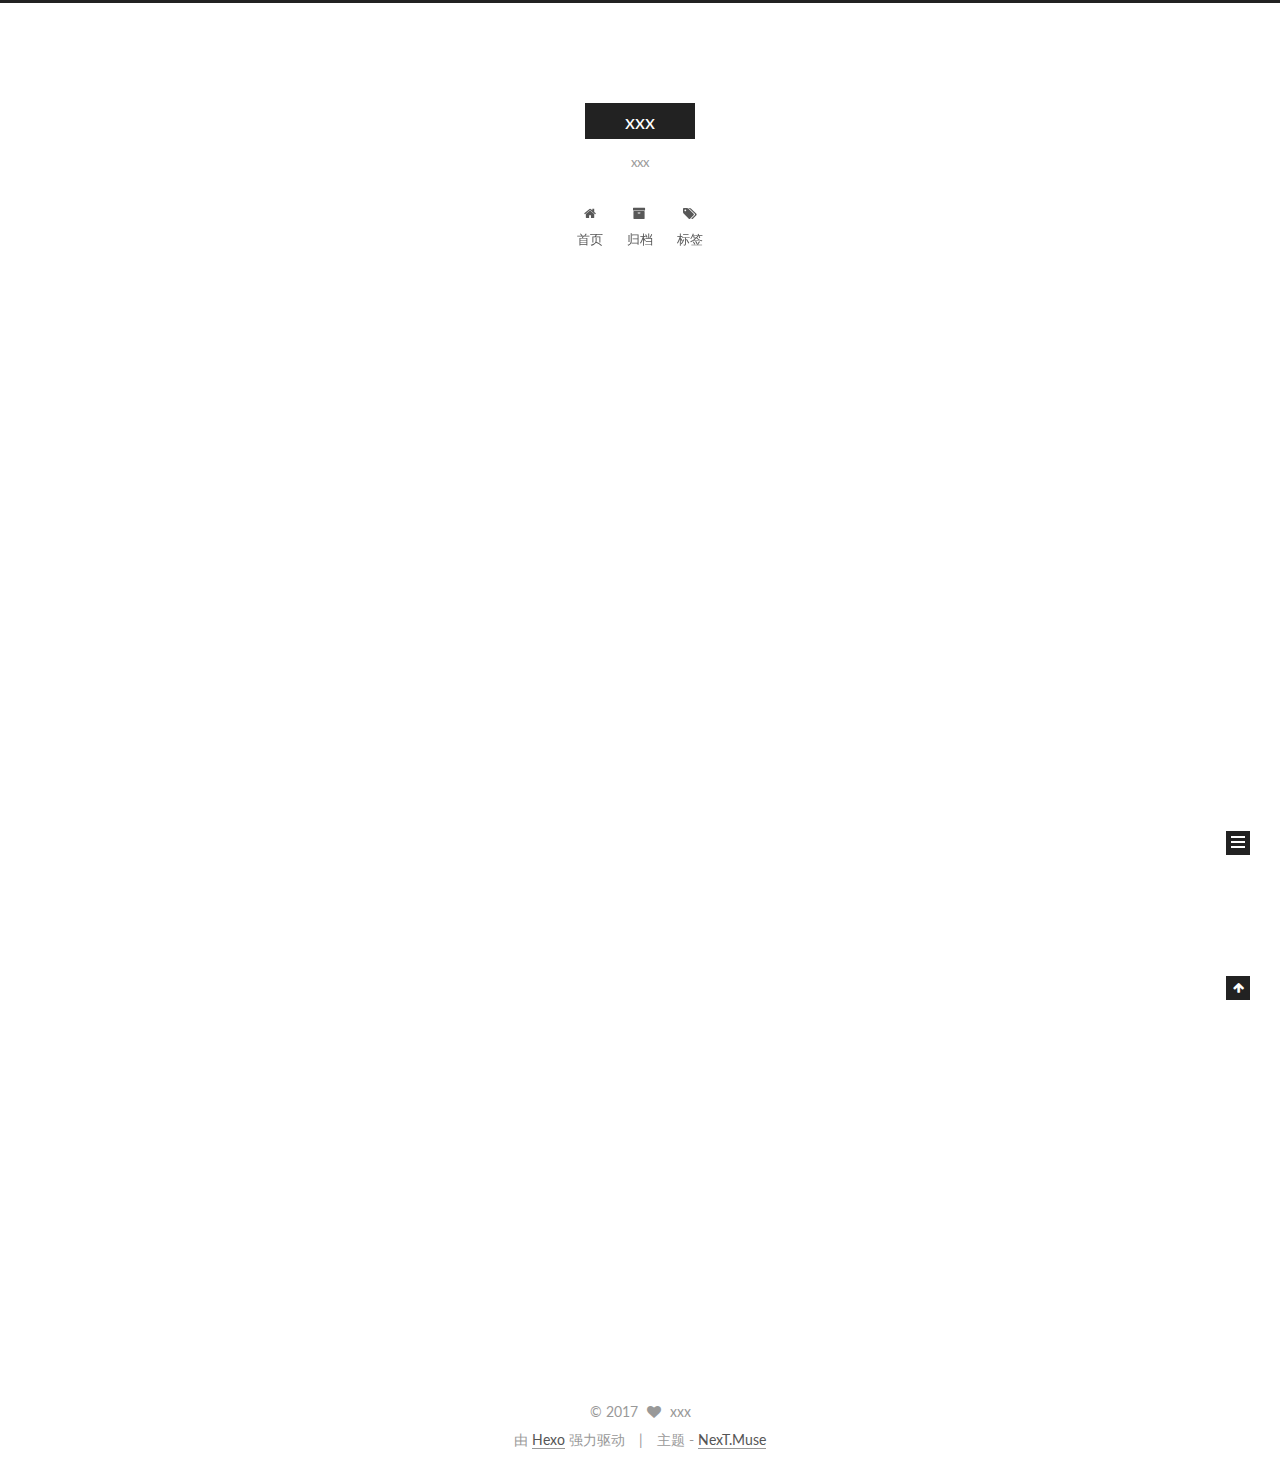
==== index.html @ 630b1e42 "Site updated: 2017-05-26 17:08:08" ====
<!doctype html>



  


<html class="theme-next muse use-motion" lang="zh-Hans">
<head>
  <meta charset="UTF-8"/>
<meta http-equiv="X-UA-Compatible" content="IE=edge" />
<meta name="viewport" content="width=device-width, initial-scale=1, maximum-scale=1"/>






<meta http-equiv="Cache-Control" content="no-transform" />
<meta http-equiv="Cache-Control" content="no-siteapp" />















  
  
  <link href="/lib/fancybox/source/jquery.fancybox.css?v=2.1.5" rel="stylesheet" type="text/css" />




  
  
  
  

  
    
    
  

  

  

  

  

  
    
    
    <link href="//fonts.googleapis.com/css?family=Lato:300,300italic,400,400italic,700,700italic&subset=latin,latin-ext" rel="stylesheet" type="text/css">
  






<link href="/lib/font-awesome/css/font-awesome.min.css?v=4.6.2" rel="stylesheet" type="text/css" />

<link href="/css/main.css?v=5.1.1" rel="stylesheet" type="text/css" />


  <meta name="keywords" content="Hexo, NexT" />








  <link rel="shortcut icon" type="image/x-icon" href="/favicon.ico?v=5.1.1" />






<meta name="description" content="xxx">
<meta property="og:type" content="website">
<meta property="og:title" content="xxx">
<meta property="og:url" content="http://yoursite.com/index.html">
<meta property="og:site_name" content="xxx">
<meta property="og:description" content="xxx">
<meta name="twitter:card" content="summary">
<meta name="twitter:title" content="xxx">
<meta name="twitter:description" content="xxx">



<script type="text/javascript" id="hexo.configurations">
  var NexT = window.NexT || {};
  var CONFIG = {
    root: '/',
    scheme: 'Muse',
    sidebar: {"position":"left","display":"post","offset":12,"offset_float":0,"b2t":false,"scrollpercent":false},
    fancybox: true,
    motion: true,
    duoshuo: {
      userId: '0',
      author: '博主'
    },
    algolia: {
      applicationID: '',
      apiKey: '',
      indexName: '',
      hits: {"per_page":10},
      labels: {"input_placeholder":"Search for Posts","hits_empty":"We didn't find any results for the search: ${query}","hits_stats":"${hits} results found in ${time} ms"}
    }
  };
</script>



  <link rel="canonical" href="http://yoursite.com/"/>





  <title>xxx</title>
</head>

<body itemscope itemtype="http://schema.org/WebPage" lang="zh-Hans">

  















  
  
    
  

  <div class="container sidebar-position-left 
   page-home 
 ">
    <div class="headband"></div>

    <header id="header" class="header" itemscope itemtype="http://schema.org/WPHeader">
      <div class="header-inner"><div class="site-brand-wrapper">
  <div class="site-meta ">
    

    <div class="custom-logo-site-title">
      <a href="/"  class="brand" rel="start">
        <span class="logo-line-before"><i></i></span>
        <span class="site-title">xxx</span>
        <span class="logo-line-after"><i></i></span>
      </a>
    </div>
      
        <p class="site-subtitle">xxx</p>
      
  </div>

  <div class="site-nav-toggle">
    <button>
      <span class="btn-bar"></span>
      <span class="btn-bar"></span>
      <span class="btn-bar"></span>
    </button>
  </div>
</div>

<nav class="site-nav">
  

  
    <ul id="menu" class="menu">
      
        
        <li class="menu-item menu-item-home">
          <a href="/" rel="section">
            
              <i class="menu-item-icon fa fa-fw fa-home"></i> <br />
            
            首页
          </a>
        </li>
      
        
        <li class="menu-item menu-item-archives">
          <a href="/archives" rel="section">
            
              <i class="menu-item-icon fa fa-fw fa-archive"></i> <br />
            
            归档
          </a>
        </li>
      
        
        <li class="menu-item menu-item-tags">
          <a href="/tags" rel="section">
            
              <i class="menu-item-icon fa fa-fw fa-tags"></i> <br />
            
            标签
          </a>
        </li>
      

      
    </ul>
  

  
</nav>



 </div>
    </header>

    <main id="main" class="main">
      <div class="main-inner">
        <div class="content-wrap">
          <div id="content" class="content">
            
  <section id="posts" class="posts-expand">
    
      

  

  
  
  

  <article class="post post-type-normal " itemscope itemtype="http://schema.org/Article">
    <link itemprop="mainEntityOfPage" href="http://yoursite.com/2017/05/26/hello-world/">

    <span hidden itemprop="author" itemscope itemtype="http://schema.org/Person">
      <meta itemprop="name" content="xxx">
      <meta itemprop="description" content="">
      <meta itemprop="image" content="/uploads/images/avatar.jpg">
    </span>

    <span hidden itemprop="publisher" itemscope itemtype="http://schema.org/Organization">
      <meta itemprop="name" content="xxx">
    </span>

    
      <header class="post-header">

        
        
          <h1 class="post-title" itemprop="name headline">
                
                <a class="post-title-link" href="/2017/05/26/hello-world/" itemprop="url">Hello World</a></h1>
        

        <div class="post-meta">
          <span class="post-time">
            
              <span class="post-meta-item-icon">
                <i class="fa fa-calendar-o"></i>
              </span>
              
                <span class="post-meta-item-text">发表于</span>
              
              <time title="创建于" itemprop="dateCreated datePublished" datetime="2017-05-26T16:40:17+08:00">
                May 26 2017
              </time>
            

            

            
          </span>

          

          
            
          

          
          

          

          

          

        </div>
      </header>
    

    <div class="post-body" itemprop="articleBody">

      
      

      
        
          
            <p>Welcome to <a href="https://hexo.io/" target="_blank" rel="external">Hexo</a>! This is your very first post. Check <a href="https://hexo.io/docs/" target="_blank" rel="external">documentation</a> for more info. If you get any problems when using Hexo, you can find the answer in <a href="https://hexo.io/docs/troubleshooting.html" target="_blank" rel="external">troubleshooting</a> or you can ask me on <a href="https://github.com/hexojs/hexo/issues" target="_blank" rel="external">GitHub</a>.</p>
<h2 id="Quick-Start"><a href="#Quick-Start" class="headerlink" title="Quick Start"></a>Quick Start</h2><h3 id="Create-a-new-post"><a href="#Create-a-new-post" class="headerlink" title="Create a new post"></a>Create a new post</h3><figure class="highlight bash"><table><tr><td class="gutter"><pre><div class="line">1</div></pre></td><td class="code"><pre><div class="line">$ hexo new <span class="string">"My New Post"</span></div></pre></td></tr></table></figure>
<p>More info: <a href="https://hexo.io/docs/writing.html" target="_blank" rel="external">Writing</a></p>
<h3 id="Run-server"><a href="#Run-server" class="headerlink" title="Run server"></a>Run server</h3><figure class="highlight bash"><table><tr><td class="gutter"><pre><div class="line">1</div></pre></td><td class="code"><pre><div class="line">$ hexo server</div></pre></td></tr></table></figure>
<p>More info: <a href="https://hexo.io/docs/server.html" target="_blank" rel="external">Server</a></p>
<h3 id="Generate-static-files"><a href="#Generate-static-files" class="headerlink" title="Generate static files"></a>Generate static files</h3><figure class="highlight bash"><table><tr><td class="gutter"><pre><div class="line">1</div></pre></td><td class="code"><pre><div class="line">$ hexo generate</div></pre></td></tr></table></figure>
<p>More info: <a href="https://hexo.io/docs/generating.html" target="_blank" rel="external">Generating</a></p>
<h3 id="Deploy-to-remote-sites"><a href="#Deploy-to-remote-sites" class="headerlink" title="Deploy to remote sites"></a>Deploy to remote sites</h3><figure class="highlight bash"><table><tr><td class="gutter"><pre><div class="line">1</div></pre></td><td class="code"><pre><div class="line">$ hexo deploy</div></pre></td></tr></table></figure>
<p>More info: <a href="https://hexo.io/docs/deployment.html" target="_blank" rel="external">Deployment</a></p>

          
        
      
    </div>

    <div>
      
    </div>

    <div>
      
    </div>

    <div>
      
    </div>

    <footer class="post-footer">
      

      

      

      
      
        <div class="post-eof"></div>
      
    </footer>
  </article>


    
  </section>

  


          </div>
          


          

        </div>
        
          
  
  <div class="sidebar-toggle">
    <div class="sidebar-toggle-line-wrap">
      <span class="sidebar-toggle-line sidebar-toggle-line-first"></span>
      <span class="sidebar-toggle-line sidebar-toggle-line-middle"></span>
      <span class="sidebar-toggle-line sidebar-toggle-line-last"></span>
    </div>
  </div>

  <aside id="sidebar" class="sidebar">
    <div class="sidebar-inner">

      

      

      <section class="site-overview sidebar-panel sidebar-panel-active">
        <div class="site-author motion-element" itemprop="author" itemscope itemtype="http://schema.org/Person">
          <img class="site-author-image" itemprop="image"
               src="/uploads/images/avatar.jpg"
               alt="xxx" />
          <p class="site-author-name" itemprop="name">xxx</p>
           
              <p class="site-description motion-element" itemprop="description">xxx</p>
          
        </div>
        <nav class="site-state motion-element">

          
            <div class="site-state-item site-state-posts">
              <a href="/archives">
                <span class="site-state-item-count">1</span>
                <span class="site-state-item-name">日志</span>
              </a>
            </div>
          

          

          

        </nav>

        

        <div class="links-of-author motion-element">
          
        </div>

        
        

        
        

        


      </section>

      

      

    </div>
  </aside>


        
      </div>
    </main>

    <footer id="footer" class="footer">
      <div class="footer-inner">
        <div class="copyright" >
  
  &copy; 
  <span itemprop="copyrightYear">2017</span>
  <span class="with-love">
    <i class="fa fa-heart"></i>
  </span>
  <span class="author" itemprop="copyrightHolder">xxx</span>
</div>


<div class="powered-by">
  由 <a class="theme-link" href="https://hexo.io">Hexo</a> 强力驱动
</div>

<div class="theme-info">
  主题 -
  <a class="theme-link" href="https://github.com/iissnan/hexo-theme-next">
    NexT.Muse
  </a>
</div>


        

        
      </div>
    </footer>

    
      <div class="back-to-top">
        <i class="fa fa-arrow-up"></i>
        
      </div>
    

  </div>

  

<script type="text/javascript">
  if (Object.prototype.toString.call(window.Promise) !== '[object Function]') {
    window.Promise = null;
  }
</script>









  












  
  <script type="text/javascript" src="/lib/jquery/index.js?v=2.1.3"></script>

  
  <script type="text/javascript" src="/lib/fastclick/lib/fastclick.min.js?v=1.0.6"></script>

  
  <script type="text/javascript" src="/lib/jquery_lazyload/jquery.lazyload.js?v=1.9.7"></script>

  
  <script type="text/javascript" src="/lib/velocity/velocity.min.js?v=1.2.1"></script>

  
  <script type="text/javascript" src="/lib/velocity/velocity.ui.min.js?v=1.2.1"></script>

  
  <script type="text/javascript" src="/lib/fancybox/source/jquery.fancybox.pack.js?v=2.1.5"></script>


  


  <script type="text/javascript" src="/js/src/utils.js?v=5.1.1"></script>

  <script type="text/javascript" src="/js/src/motion.js?v=5.1.1"></script>



  
  

  

  


  <script type="text/javascript" src="/js/src/bootstrap.js?v=5.1.1"></script>



  


  




	





  





  





  






  





  

  

  

  

  

</body>
</html>
---- css/main.css ----
/* normalize.css v3.0.2 | MIT License | git.io/normalize */
html {
  font-family: sans-serif; /* 1 */
  -ms-text-size-adjust: 100%; /* 2 */
  -webkit-text-size-adjust: 100%; /* 2 */
}
body {
  margin: 0;
}
article,
aside,
details,
figcaption,
figure,
footer,
header,
hgroup,
main,
menu,
nav,
section,
summary {
  display: block;
}
audio,
canvas,
progress,
video {
  display: inline-block; /* 1 */
  vertical-align: baseline; /* 2 */
}
audio:not([controls]) {
  display: none;
  height: 0;
}
[hidden],
template {
  display: none;
}
a {
  background-color: transparent;
}
a:active,
a:hover {
  outline: 0;
}
abbr[title] {
  border-bottom: 1px dotted;
}
b,
strong {
  font-weight: bold;
}
dfn {
  font-style: italic;
}
h1 {
  font-size: 2em;
  margin: 0.67em 0;
}
mark {
  background: #ff0;
  color: #000;
}
small {
  font-size: 80%;
}
sub,
sup {
  font-size: 75%;
  line-height: 0;
  position: relative;
  vertical-align: baseline;
}
sup {
  top: -0.5em;
}
sub {
  bottom: -0.25em;
}
img {
  border: 0;
}
svg:not(:root) {
  overflow: hidden;
}
figure {
  margin: 1em 40px;
}
hr {
  -moz-box-sizing: content-box;
  box-sizing: content-box;
  height: 0;
}
pre {
  overflow: auto;
}
code,
kbd,
pre,
samp {
  font-family: monospace, monospace;
  font-size: 1em;
}
button,
input,
optgroup,
select,
textarea {
  color: inherit; /* 1 */
  font: inherit; /* 2 */
  margin: 0; /* 3 */
}
button {
  overflow: visible;
}
button,
select {
  text-transform: none;
}
button,
html input[type="button"],
input[type="reset"],
input[type="submit"] {
  -webkit-appearance: button; /* 2 */
  cursor: pointer; /* 3 */
}
button[disabled],
html input[disabled] {
  cursor: default;
}
button::-moz-focus-inner,
input::-moz-focus-inner {
  border: 0;
  padding: 0;
}
input {
  line-height: normal;
}
input[type="checkbox"],
input[type="radio"] {
  box-sizing: border-box; /* 1 */
  padding: 0; /* 2 */
}
input[type="number"]::-webkit-inner-spin-button,
input[type="number"]::-webkit-outer-spin-button {
  height: auto;
}
input[type="search"] {
  -webkit-appearance: textfield; /* 1 */
  -moz-box-sizing: content-box;
  -webkit-box-sizing: content-box; /* 2 */
  box-sizing: content-box;
}
input[type="search"]::-webkit-search-cancel-button,
input[type="search"]::-webkit-search-decoration {
  -webkit-appearance: none;
}
fieldset {
  border: 1px solid #c0c0c0;
  margin: 0 2px;
  padding: 0.35em 0.625em 0.75em;
}
legend {
  border: 0; /* 1 */
  padding: 0; /* 2 */
}
textarea {
  overflow: auto;
}
optgroup {
  font-weight: bold;
}
table {
  border-collapse: collapse;
  border-spacing: 0;
}
td,
th {
  padding: 0;
}
::selection {
  background: #262a30;
  color: #fff;
}
body {
  position: relative;
  font-family: 'Lato', "PingFang SC", "Microsoft YaHei", sans-serif;
  font-size: 14px;
  line-height: 2;
  color: #555;
  background: #fff;
}
@media (max-width: 767px) {
  body {
    padding-right: 0 !important;
  }
}
@media (min-width: 768px) and (max-width: 991px) {
  body {
    padding-right: 0 !important;
  }
}
@media (min-width: 1600px) {
  body {
    font-size: 16px;
  }
}
h1,
h2,
h3,
h4,
h5,
h6 {
  margin: 0;
  padding: 0;
  font-weight: bold;
  line-height: 1.5;
  font-family: 'Lato', "PingFang SC", "Microsoft YaHei", sans-serif;
}
h2,
h3,
h4,
h5,
h6 {
  margin: 20px 0 15px;
}
h1 {
  font-size: 22px;
}
@media (max-width: 767px) {
  h1 {
    font-size: 18px;
  }
}
h2 {
  font-size: 20px;
}
@media (max-width: 767px) {
  h2 {
    font-size: 16px;
  }
}
h3 {
  font-size: 18px;
}
@media (max-width: 767px) {
  h3 {
    font-size: 14px;
  }
}
h4 {
  font-size: 16px;
}
@media (max-width: 767px) {
  h4 {
    font-size: 12px;
  }
}
h5 {
  font-size: 14px;
}
@media (max-width: 767px) {
  h5 {
    font-size: 10px;
  }
}
h6 {
  font-size: 12px;
}
@media (max-width: 767px) {
  h6 {
    font-size: 8px;
  }
}
p {
  margin: 0 0 25px 0;
}
a {
  color: #555;
  text-decoration: none;
  border-bottom: 1px solid #999;
  word-wrap: break-word;
}
a:hover {
  color: #222;
  border-bottom-color: #222;
}
blockquote {
  margin: 0;
  padding: 0;
}
img {
  display: block;
  margin: auto;
  max-width: 100%;
  height: auto;
}
hr {
  margin: 40px 0;
  height: 3px;
  border: none;
  background-color: #ddd;
  background-image: repeating-linear-gradient(-45deg, #fff, #fff 4px, transparent 4px, transparent 8px);
}
blockquote {
  padding: 0 15px;
  color: #666;
  border-left: 4px solid #ddd;
}
blockquote cite::before {
  content: "-";
  padding: 0 5px;
}
dt {
  font-weight: 700;
}
dd {
  margin: 0;
  padding: 0;
}
.text-left {
  text-align: left;
}
.text-center {
  text-align: center;
}
.text-right {
  text-align: right;
}
.text-justify {
  text-align: justify;
}
.text-nowrap {
  white-space: nowrap;
}
.text-lowercase {
  text-transform: lowercase;
}
.text-uppercase {
  text-transform: uppercase;
}
.text-capitalize {
  text-transform: capitalize;
}
.center-block {
  display: block;
  margin-left: auto;
  margin-right: auto;
}
.clearfix:before,
.clearfix:after {
  content: " ";
  display: table;
}
.clearfix:after {
  clear: both;
}
.pullquote {
  width: 45%;
}
.pullquote.left {
  float: left;
  margin-left: 5px;
  margin-right: 10px;
}
.pullquote.right {
  float: right;
  margin-left: 10px;
  margin-right: 5px;
}
.affix.affix.affix {
  position: fixed;
}
.translation {
  margin-top: -20px;
  font-size: 14px;
  color: #999;
}
.scrollbar-measure {
  width: 100px;
  height: 100px;
  overflow: scroll;
  position: absolute;
  top: -9999px;
}
.use-motion .motion-element {
  opacity: 0;
}
table {
  margin: 20px 0;
  width: 100%;
  border-collapse: collapse;
  border-spacing: 0;
  border: 1px solid #ddd;
  font-size: 14px;
  table-layout: fixed;
  word-wrap: break-all;
}
table>tbody>tr:nth-of-type(odd) {
  background-color: #f9f9f9;
}
table>tbody>tr:hover {
  background-color: #f5f5f5;
}
caption,
th,
td {
  padding: 8px;
  text-align: left;
  vertical-align: middle;
  font-weight: normal;
}
th,
td {
  border-bottom: 3px solid #ddd;
  border-right: 1px solid #eee;
}
th {
  padding-bottom: 10px;
  font-weight: 700;
}
td {
  border-bottom-width: 1px;
}
html,
body {
  height: 100%;
}
.container {
  position: relative;
  min-height: 100%;
}
.header-inner {
  margin: 0 auto;
  padding: 100px 0 70px;
  width: 700px;
}
@media (min-width: 1600px) {
  .container .header-inner {
    width: 900px;
  }
}
.main {
  padding-bottom: 150px;
}
.main-inner {
  margin: 0 auto;
  width: 700px;
}
@media (min-width: 1600px) {
  .container .main-inner {
    width: 900px;
  }
}
.footer {
  position: absolute;
  left: 0;
  bottom: 0;
  width: 100%;
  min-height: 50px;
}
.footer-inner {
  box-sizing: border-box;
  margin: 20px auto;
  width: 700px;
}
@media (min-width: 1600px) {
  .container .footer-inner {
    width: 900px;
  }
}
pre,
.highlight {
  overflow: auto;
  margin: 20px 0;
  padding: 0;
  font-size: 13px;
  color: #4d4d4c;
  background: #f7f7f7;
  line-height: 1.6;
}
pre,
code {
  font-family: consolas, Menlo, "PingFang SC", "Microsoft YaHei", monospace;
}
code {
  padding: 2px 4px;
  word-wrap: break-word;
  color: #555;
  background: #eee;
  border-radius: 3px;
  font-size: 13px;
}
pre code {
  padding: 0;
  color: #4d4d4c;
  background: none;
  text-shadow: none;
}
.highlight {
  border-radius: 1px;
}
.highlight pre {
  border: none;
  margin: 0;
  padding: 10px 0;
}
.highlight table {
  margin: 0;
  width: auto;
  border: none;
}
.highlight td {
  border: none;
  padding: 0;
}
.highlight figcaption {
  font-size: 1em;
  color: #4d4d4c;
  line-height: 1em;
  margin-bottom: 1em;
}
.highlight figcaption:before,
.highlight figcaption:after {
  content: " ";
  display: table;
}
.highlight figcaption:after {
  clear: both;
}
.highlight figcaption a {
  float: right;
  color: #4d4d4c;
}
.highlight figcaption a:hover {
  border-bottom-color: #4d4d4c;
}
.highlight .gutter pre {
  padding-left: 10px;
  padding-right: 10px;
  color: #869194;
  text-align: right;
  background-color: #eff2f3;
}
.highlight .code pre {
  width: 100%;
  padding-left: 10px;
  padding-right: 10px;
  background-color: #f7f7f7;
}
.highlight .line {
  height: 20px;
}
.gutter {
  -webkit-user-select: none;
  -moz-user-select: none;
  -ms-user-select: none;
  user-select: none;
}
.gist table {
  width: auto;
}
.gist table td {
  border: none;
}
pre .deletion {
  background: #fdd;
}
pre .addition {
  background: #dfd;
}
pre .meta {
  color: #8959a8;
}
pre .comment {
  color: #8e908c;
}
pre .variable,
pre .attribute,
pre .tag,
pre .regexp,
pre .ruby .constant,
pre .xml .tag .title,
pre .xml .pi,
pre .xml .doctype,
pre .html .doctype,
pre .css .id,
pre .css .class,
pre .css .pseudo {
  color: #c82829;
}
pre .number,
pre .preprocessor,
pre .built_in,
pre .literal,
pre .params,
pre .constant,
pre .command {
  color: #f5871f;
}
pre .ruby .class .title,
pre .css .rules .attribute,
pre .string,
pre .value,
pre .inheritance,
pre .header,
pre .ruby .symbol,
pre .xml .cdata,
pre .special,
pre .number,
pre .formula {
  color: #718c00;
}
pre .title,
pre .css .hexcolor {
  color: #3e999f;
}
pre .function,
pre .python .decorator,
pre .python .title,
pre .ruby .function .title,
pre .ruby .title .keyword,
pre .perl .sub,
pre .javascript .title,
pre .coffeescript .title {
  color: #4271ae;
}
pre .keyword,
pre .javascript .function {
  color: #8959a8;
}
.full-image.full-image.full-image {
  border: none;
  max-width: 100%;
  width: auto;
  margin: 20px auto;
}
@media (min-width: 992px) {
  .full-image.full-image.full-image {
    max-width: none;
    width: 110%;
    margin: 25px -5%;
  }
}
.blockquote-center,
.page-home .post-type-quote blockquote,
.page-post-detail .post-type-quote blockquote {
  position: relative;
  margin: 40px 0;
  padding: 0;
  border-left: none;
  text-align: center;
}
.blockquote-center::before,
.page-home .post-type-quote blockquote::before,
.page-post-detail .post-type-quote blockquote::before,
.blockquote-center::after,
.page-home .post-type-quote blockquote::after,
.page-post-detail .post-type-quote blockquote::after {
  position: absolute;
  content: ' ';
  display: block;
  width: 100%;
  height: 24px;
  opacity: 0.2;
  background-repeat: no-repeat;
  background-position: 0 -6px;
  background-size: 22px 22px;
}
.blockquote-center::before,
.page-home .post-type-quote blockquote::before,
.page-post-detail .post-type-quote blockquote::before {
  top: -20px;
  background-image: url("../images/quote-l.svg");
  border-top: 1px solid #ccc;
}
.blockquote-center::after,
.page-home .post-type-quote blockquote::after,
.page-post-detail .post-type-quote blockquote::after {
  bottom: -20px;
  background-image: url("../images/quote-r.svg");
  border-bottom: 1px solid #ccc;
  background-position: 100% 8px;
}
.blockquote-center p,
.page-home .post-type-quote blockquote p,
.page-post-detail .post-type-quote blockquote p,
.blockquote-center div,
.page-home .post-type-quote blockquote div,
.page-post-detail .post-type-quote blockquote div {
  text-align: center;
}
.post .post-body .group-picture img {
  box-sizing: border-box;
  padding: 0 3px;
  border: none;
}
.post .group-picture-row {
  overflow: hidden;
  margin-top: 6px;
}
.post .group-picture-row:first-child {
  margin-top: 0;
}
.post .group-picture-column {
  float: left;
}
.page-post-detail .post-body .group-picture-column {
  float: none;
  margin-top: 10px;
  width: auto !important;
}
.page-post-detail .post-body .group-picture-column img {
  margin: 0 auto;
}
.page-archive .group-picture-container {
  overflow: hidden;
}
.page-archive .group-picture-row {
  float: left;
}
.page-archive .group-picture-row:first-child {
  margin-top: 6px;
}
.page-archive .group-picture-column {
  max-width: 150px;
  max-height: 150px;
}
.note {
  padding: 20px;
  margin: 20px 0;
  border: 1px solid #eee;
  border-left-width: 5px;
  border-radius: 3px;
}
.note h2,
.note h3,
.note h4,
.note h5,
.note h6 {
  margin-top: 0;
  margin-bottom: 5px;
}
.note p:last-child {
  margin-bottom: 0;
}
.note code {
  border-radius: 3px;
}
.note+.note {
  margin-top: -5px;
}
.default {
  border-left-color: #777;
}
.default h2,
.default h3,
.default h4,
.default h5,
.default h6 {
  color: #777;
}
.primary {
  border-left-color: #428bca;
}
.primary h2,
.primary h3,
.primary h4,
.primary h5,
.primary h6 {
  color: #428bca;
}
.success {
  border-left-color: #5cb85c;
}
.success h2,
.success h3,
.success h4,
.success h5,
.success h6 {
  color: #5cb85c;
}
.danger {
  border-left-color: #d9534f;
}
.danger h2,
.danger h3,
.danger h4,
.danger h5,
.danger h6 {
  color: #d9534f;
}
.warning {
  border-left-color: #f0ad4e;
}
.warning h2,
.warning h3,
.warning h4,
.warning h5,
.warning h6 {
  color: #f0ad4e;
}
.info {
  border-left-color: #5bc0de;
}
.info h2,
.info h3,
.info h4,
.info h5,
.info h6 {
  color: #5bc0de;
}
.btn {
  display: inline-block;
  padding: 0 20px;
  font-size: 14px;
  color: #fff;
  background: #222;
  border: 2px solid #222;
  text-decoration: none;
  border-radius: 0;
  transition-property: background-color;
  transition-duration: 0.2s;
  transition-timing-function: ease-in-out;
  transition-delay: 0s;
}
.btn:hover,
.post-button .btn:hover {
  border-color: #222;
  color: #222;
  background: #fff;
}
.btn-bar {
  display: block;
  width: 22px;
  height: 2px;
  background: #555;
  border-radius: 1px;
}
.btn-bar+.btn-bar {
  margin-top: 4px;
}
.pagination {
  margin: 120px 0 40px;
  text-align: center;
  border-top: 1px solid #eee;
}
.page-number-basic,
.pagination .prev,
.pagination .next,
.pagination .page-number,
.pagination .space {
  display: inline-block;
  position: relative;
  top: -1px;
  margin: 0 10px;
  padding: 0 10px;
  line-height: 30px;
}
@media (max-width: 767px) {
  .page-number-basic,
  .pagination .prev,
  .pagination .next,
  .pagination .page-number,
  .pagination .space {
    margin: 0 5px;
  }
}
.pagination .prev,
.pagination .next,
.pagination .page-number {
  border-bottom: 0;
  border-top: 1px solid #eee;
  transition-property: border-color;
  transition-duration: 0.2s;
  transition-timing-function: ease-in-out;
  transition-delay: 0s;
}
.pagination .prev:hover,
.pagination .next:hover,
.pagination .page-number:hover {
  border-top-color: #222;
}
.pagination .space {
  padding: 0;
  margin: 0;
}
.pagination .prev {
  margin-left: 0;
}
.pagination .next {
  margin-right: 0;
}
.pagination .page-number.current {
  color: #fff;
  background: #ccc;
  border-top-color: #ccc;
}
@media (max-width: 767px) {
  .pagination {
    border-top: none;
  }
  .pagination .prev,
  .pagination .next,
  .pagination .page-number {
    margin-bottom: 10px;
    border-top: 0;
    border-bottom: 1px solid #eee;
  }
  .pagination .prev:hover,
  .pagination .next:hover,
  .pagination .page-number:hover {
    border-bottom-color: #222;
  }
}
.comments {
  margin: 60px 20px 0;
}
.tag-cloud {
  text-align: center;
}
.tag-cloud a {
  display: inline-block;
  margin: 10px;
}
.back-to-top {
  box-sizing: border-box;
  position: fixed;
  bottom: -100px;
  right: 30px;
  z-index: 1050;
  padding: 0 6px;
  width: 24px;
  background: #222;
  font-size: 12px;
  opacity: 1;
  color: #fff;
  cursor: pointer;
  text-align: center;
  -webkit-transform: translateZ(0);
  transition-property: bottom;
  transition-duration: 0.2s;
  transition-timing-function: ease-in-out;
  transition-delay: 0s;
}
@media (max-width: 767px) {
  .back-to-top {
    display: none;
  }
}
@media (min-width: 768px) and (max-width: 991px) {
  .back-to-top {
    display: none;
  }
}
.back-to-top.back-to-top-on {
  bottom: 19px;
}
.header {
  background: transparent;
}
.header-inner {
  position: relative;
}
.headband {
  height: 3px;
  background: #222;
}
.site-meta {
  margin: 0;
  text-align: center;
}
@media (max-width: 767px) {
  .site-meta {
    text-align: center;
  }
}
.brand {
  position: relative;
  display: inline-block;
  padding: 0 40px;
  color: #fff;
  background: #222;
  border-bottom: none;
}
.brand:hover {
  color: #fff;
}
.logo {
  display: inline-block;
  margin-right: 5px;
  line-height: 36px;
  vertical-align: top;
}
.site-title {
  display: inline-block;
  vertical-align: top;
  line-height: 36px;
  font-size: 20px;
  font-weight: normal;
  font-family: 'Lato', "PingFang SC", "Microsoft YaHei", sans-serif;
}
.site-subtitle {
  margin-top: 10px;
  font-size: 13px;
  color: #999;
}
.use-motion .brand {
  opacity: 0;
}
.use-motion .logo,
.use-motion .site-title,
.use-motion .site-subtitle {
  opacity: 0;
  position: relative;
  top: -10px;
}
.site-nav-toggle {
  display: none;
  position: absolute;
  top: 10px;
  left: 10px;
}
@media (max-width: 767px) {
  .site-nav-toggle {
    display: block;
  }
}
.site-nav-toggle button {
  margin-top: 2px;
  padding: 9px 10px;
  background: transparent;
  border: none;
}
@media (max-width: 767px) {
  .site-nav {
    display: none;
    margin: 0 -10px;
    padding: 0 10px;
    clear: both;
    border-top: 1px solid #ddd;
  }
}
@media (min-width: 768px) and (max-width: 991px) {
  .site-nav {
    display: block !important;
  }
}
@media (min-width: 992px) {
  .site-nav {
    display: block !important;
  }
}
.menu {
  margin-top: 20px;
  padding-left: 0;
  text-align: center;
}
.menu .menu-item {
  display: inline-block;
  margin: 0 10px;
  list-style: none;
}
@media screen and (max-width: 767px) {
  .menu .menu-item {
    margin-top: 10px;
  }
}
.menu .menu-item a {
  display: block;
  font-size: 13px;
  line-height: inherit;
  border-bottom: 1px solid transparent;
  transition-property: border-color;
  transition-duration: 0.2s;
  transition-timing-function: ease-in-out;
  transition-delay: 0s;
}
.menu .menu-item a:hover {
  border-bottom-color: #222;
}
.menu .menu-item .fa {
  margin-right: 5px;
}
.use-motion .menu-item {
  opacity: 0;
}
.post-body {
  font-family: 'Lato', "PingFang SC", "Microsoft YaHei", sans-serif;
}
@media (max-width: 767px) {
  .post-body {
    word-break: break-word;
  }
}
.post-body .fancybox img {
  display: block !important;
  margin: 0 auto;
  cursor: pointer;
  cursor: zoom-in;
  cursor: -webkit-zoom-in;
}
.post-body .image-caption,
.post-body .figure .caption {
  margin: 10px auto 15px;
  text-align: center;
  font-size: 14px;
  color: #999;
  font-weight: bold;
  line-height: 1;
}
.post-sticky-flag {
  display: inline-block;
  font-size: 16px;
  -ms-transform: rotate(30deg);
  -webkit-transform: rotate(30deg);
  -moz-transform: rotate(30deg);
  -ms-transform: rotate(30deg);
  -o-transform: rotate(30deg);
  transform: rotate(30deg);
}
.posts-expand {
  padding-top: 40px;
}
@media (max-width: 767px) {
  .posts-expand {
    margin: 0 20px;
  }
  .post-body pre {
    padding: 10px;
  }
  .post-body pre .gutter pre {
    padding-right: 10px;
  }
  .post-body .highlight {
    margin-left: 0px;
    margin-right: 0px;
    padding: 0;
  }
  .post-body .highlight .gutter pre {
    padding-right: 10px;
  }
}
@media (min-width: 992px) {
  .posts-expand .post-body {
    text-align: justify;
  }
}
.posts-expand .post-body h2,
.posts-expand .post-body h3,
.posts-expand .post-body h4,
.posts-expand .post-body h5,
.posts-expand .post-body h6 {
  padding-top: 10px;
}
.posts-expand .post-body h2 .header-anchor,
.posts-expand .post-body h3 .header-anchor,
.posts-expand .post-body h4 .header-anchor,
.posts-expand .post-body h5 .header-anchor,
.posts-expand .post-body h6 .header-anchor {
  float: right;
  margin-left: 10px;
  color: #ccc;
  border-bottom-style: none;
  visibility: hidden;
}
.posts-expand .post-body h2 .header-anchor:hover,
.posts-expand .post-body h3 .header-anchor:hover,
.posts-expand .post-body h4 .header-anchor:hover,
.posts-expand .post-body h5 .header-anchor:hover,
.posts-expand .post-body h6 .header-anchor:hover {
  color: inherit;
}
.posts-expand .post-body h2:hover .header-anchor,
.posts-expand .post-body h3:hover .header-anchor,
.posts-expand .post-body h4:hover .header-anchor,
.posts-expand .post-body h5:hover .header-anchor,
.posts-expand .post-body h6:hover .header-anchor {
  visibility: visible;
}
.posts-expand .post-body ul li {
  list-style: circle;
}
.posts-expand .post-body img {
  box-sizing: border-box;
  margin: auto;
  padding: 3px;
  border: 1px solid #ddd;
}
.posts-expand .fancybox img {
  margin: 0 auto;
}
@media (max-width: 767px) {
  .posts-collapse {
    margin: 0 20px;
  }
  .posts-collapse .post-title,
  .posts-collapse .post-meta {
    display: block;
    width: auto;
    text-align: left;
  }
}
.posts-collapse {
  position: relative;
  z-index: 1010;
  margin-left: 55px;
}
.posts-collapse::after {
  content: " ";
  position: absolute;
  top: 20px;
  left: 0;
  margin-left: -2px;
  width: 4px;
  height: 100%;
  background: #f5f5f5;
  z-index: -1;
}
@media (max-width: 767px) {
  .posts-collapse {
    margin: 0 20px;
  }
}
.posts-collapse .collection-title {
  position: relative;
  margin: 60px 0;
}
.posts-collapse .collection-title h2 {
  margin-left: 20px;
}
.posts-collapse .collection-title small {
  color: #bbb;
  margin-left: 5px;
}
.posts-collapse .collection-title::before {
  content: " ";
  position: absolute;
  left: 0;
  top: 50%;
  margin-left: -4px;
  margin-top: -4px;
  width: 8px;
  height: 8px;
  background: #bbb;
  border-radius: 50%;
}
.posts-collapse .post {
  margin: 30px 0;
}
.posts-collapse .post-header {
  position: relative;
  transition-duration: 0.2s;
  transition-timing-function: ease-in-out;
  transition-delay: 0s;
  transition-property: border;
  border-bottom: 1px dashed #ccc;
}
.posts-collapse .post-header::before {
  content: " ";
  position: absolute;
  left: 0;
  top: 12px;
  width: 6px;
  height: 6px;
  margin-left: -4px;
  background: #bbb;
  border-radius: 50%;
  border: 1px solid #fff;
  transition-duration: 0.2s;
  transition-timing-function: ease-in-out;
  transition-delay: 0s;
  transition-property: background;
}
.posts-collapse .post-header:hover {
  border-bottom-color: #666;
}
.posts-collapse .post-header:hover::before {
  background: #222;
}
.posts-collapse .post-meta {
  position: absolute;
  font-size: 12px;
  left: 20px;
  top: 5px;
}
.posts-collapse .post-comments-count {
  display: none;
}
.posts-collapse .post-title {
  margin-left: 60px;
  font-size: 16px;
  font-weight: normal;
  line-height: inherit;
}
.posts-collapse .post-title::after {
  margin-left: 3px;
  opacity: 0.6;
}
.posts-collapse .post-title a {
  color: #666;
  border-bottom: none;
}
.page-home .post-type-quote .post-header,
.page-post-detail .post-type-quote .post-header,
.page-home .post-type-quote .post-tags,
.page-post-detail .post-type-quote .post-tags {
  display: none;
}
.posts-expand .post-title {
  font-size: 26px;
  text-align: center;
  word-break: break-word;
  font-weight: 400;
}
@media (max-width: 767px) {
  .posts-expand .post-title {
    font-size: 22px;
  }
}
.posts-expand .post-title-link {
  display: inline-block;
  position: relative;
  color: #555;
  border-bottom: none;
  line-height: 1.2;
  vertical-align: top;
}
.posts-expand .post-title-link::before {
  content: "";
  position: absolute;
  width: 100%;
  height: 2px;
  bottom: 0;
  left: 0;
  background-color: #000;
  visibility: hidden;
  -webkit-transform: scaleX(0);
  -moz-transform: scaleX(0);
  -ms-transform: scaleX(0);
  -o-transform: scaleX(0);
  transform: scaleX(0);
  transition-duration: 0.2s;
  transition-timing-function: ease-in-out;
  transition-delay: 0s;
}
.posts-expand .post-title-link:hover::before {
  visibility: visible;
  -webkit-transform: scaleX(1);
  -moz-transform: scaleX(1);
  -ms-transform: scaleX(1);
  -o-transform: scaleX(1);
  transform: scaleX(1);
}
.posts-expand .post-title-link .fa {
  font-size: 16px;
}
.posts-expand .post-meta {
  margin: 3px 0 60px 0;
  color: #999;
  font-family: 'Lato', "PingFang SC", "Microsoft YaHei", sans-serif;
  font-size: 12px;
  text-align: center;
}
.posts-expand .post-meta .post-category-list {
  display: inline-block;
  margin: 0;
  padding: 3px;
}
.posts-expand .post-meta .post-category-list-link {
  color: #999;
}
.posts-expand .post-meta .post-description {
  font-size: 14px;
  margin-top: 2px;
}
.post-wordcount {
  display: inline-block;
}
.post-meta-divider {
  margin: 0 0.5em;
}
.post-meta-item-icon {
  margin-right: 3px;
}
@media (min-width: 768px) and (max-width: 991px) {
  .post-meta-item-icon {
    display: inline-block;
  }
}
@media (max-width: 767px) {
  .post-meta-item-icon {
    display: inline-block;
  }
}
@media (min-width: 768px) and (max-width: 991px) {
  .post-meta-item-text {
    display: none;
  }
}
@media (max-width: 767px) {
  .post-meta-item-text {
    display: none;
  }
}
@media (max-width: 767px) {
  .posts-expand .post-comments-count {
    display: none;
  }
}
.social-like {
  font-size: 14px;
  height: 20px;
  text-align: center;
  border-top: 1px solid #eee;
  padding-top: 9px;
  margin-top: 45px;
  display: flex;
  justify-content: center;
}
.vk_like {
  width: 85px;
  height: 21px;
  padding-top: 7px;
  align-self: center;
}
.fb_like {
  height: 30px;
  align-self: center;
}
.post-button {
  margin-top: 50px;
}
.post-button .btn {
  color: #fff;
  font-size: 14px;
  background: #222;
  border-radius: 0;
  line-height: 2;
  margin: 0 4px 8px 4px;
}
.post-button .fa-fw {
  width: 1.285714285714286em;
  text-align: left;
}
.posts-expand .post-tags {
  margin-top: 40px;
  text-align: center;
}
.posts-expand .post-tags a {
  display: inline-block;
  margin-right: 10px;
  font-size: 13px;
}
.post-nav {
  display: table;
  margin-top: 15px;
  width: 100%;
  border-top: 1px solid #eee;
}
.post-nav-divider {
  display: table-cell;
  width: 10%;
}
.post-nav-item {
  display: table-cell;
  padding: 10px 0 0 0;
  width: 45%;
  vertical-align: top;
}
.post-nav-item a {
  position: relative;
  display: block;
  line-height: 25px;
  font-size: 14px;
  color: #555;
  border-bottom: none;
}
.post-nav-item a:hover {
  color: #222;
  border-bottom: none;
}
.post-nav-item a:active {
  top: 2px;
}
.post-nav-item .fa {
  position: absolute;
  top: 8px;
  left: 0;
  font-size: 12px;
}
.post-nav-next a {
  padding-left: 15px;
}
.post-nav-prev {
  text-align: right;
}
.post-nav-prev a {
  padding-right: 15px;
}
.post-nav-prev .fa {
  right: 0;
  left: auto;
}
.posts-expand .post-eof {
  display: block;
  margin: 80px auto 60px;
  width: 8%;
  height: 1px;
  background: #ccc;
  text-align: center;
}
.post:last-child .post-eof.post-eof.post-eof {
  display: none;
}
.post-gallery {
  display: table;
  table-layout: fixed;
  width: 100%;
  border-collapse: separate;
}
.post-gallery-row {
  display: table-row;
}
.post-gallery .post-gallery-img {
  display: table-cell;
  text-align: center;
  vertical-align: middle;
  border: none;
}
.post-gallery .post-gallery-img img {
  max-width: 100%;
  max-height: 100%;
  border: none;
}
.fancybox-close,
.fancybox-close:hover {
  border: none;
}
.sidebar {
  position: fixed;
  right: 0;
  top: 0;
  bottom: 0;
  width: 0;
  z-index: 1040;
  box-shadow: inset 0 2px 6px #000;
  background: #222;
  -webkit-transform: translateZ(0);
}
.sidebar a {
  color: #999;
  border-bottom-color: #555;
}
.sidebar a:hover {
  color: #eee;
}
@media (min-width: 768px) and (max-width: 991px) {
  .sidebar {
    display: none !important;
  }
}
@media (max-width: 767px) {
  .sidebar {
    display: none !important;
  }
}
.sidebar-inner {
  position: relative;
  padding: 20px 10px;
  color: #999;
  text-align: center;
}
.sidebar-toggle {
  position: fixed;
  right: 30px;
  bottom: 45px;
  width: 14px;
  height: 14px;
  padding: 5px;
  background: #222;
  line-height: 0;
  z-index: 1050;
  cursor: pointer;
  -webkit-transform: translateZ(0);
}
@media (min-width: 768px) and (max-width: 991px) {
  .sidebar-toggle {
    display: none;
  }
}
@media (max-width: 767px) {
  .sidebar-toggle {
    display: none;
  }
}
.sidebar-toggle-line {
  position: relative;
  display: inline-block;
  vertical-align: top;
  height: 2px;
  width: 100%;
  background: #fff;
  margin-top: 3px;
}
.sidebar-toggle-line:first-child {
  margin-top: 0;
}
.site-author-image {
  display: block;
  margin: 0 auto;
  padding: 2px;
  max-width: 96px;
  height: auto;
  border: 2px solid #333;
}
.site-author-name {
  margin: 5px 0 0;
  text-align: center;
  color: #f5f5f5;
  font-weight: normal;
}
.site-description {
  margin-top: 5px;
  text-align: center;
  font-size: 14px;
  color: #999;
}
.site-state {
  overflow: hidden;
  line-height: 1.4;
  white-space: nowrap;
  text-align: center;
}
.site-state-item {
  display: inline-block;
  padding: 0 15px;
  border-left: 1px solid #333;
}
.site-state-item:first-child {
  border-left: none;
}
.site-state-item a {
  border-bottom: none;
}
.site-state-item-count {
  display: block;
  text-align: center;
  color: inherit;
  font-weight: 600;
  font-size: 18px;
}
.site-state-item-name {
  font-size: 13px;
  color: inherit;
}
.feed-link {
  margin-top: 20px;
}
.feed-link a {
  display: inline-block;
  padding: 0 15px;
  color: #fc6423;
  border: 1px solid #fc6423;
  border-radius: 4px;
}
.feed-link a i {
  color: #fc6423;
  font-size: 14px;
}
.feed-link a:hover {
  color: #fff;
  background: #fc6423;
}
.feed-link a:hover i {
  color: #fff;
}
.links-of-author {
  margin-top: 20px;
}
.links-of-author a {
  display: inline-block;
  vertical-align: middle;
  margin-right: 10px;
  margin-bottom: 10px;
  border-bottom-color: #555;
  font-size: 13px;
}
.links-of-author a:before {
  display: inline-block;
  vertical-align: middle;
  margin-right: 3px;
  content: " ";
  width: 4px;
  height: 4px;
  border-radius: 50%;
  background: #60ff3d;
}
.links-of-blogroll {
  font-size: 13px;
}
.links-of-blogroll-title {
  margin-top: 20px;
  font-size: 14px;
  font-weight: 600;
}
.links-of-blogroll-list {
  margin: 0;
  padding: 0;
  list-style: none;
}
.links-of-blogroll-item {
  padding: 2px 10px;
}
.sidebar-nav {
  margin: 0 0 20px;
  padding-left: 0;
}
.sidebar-nav li {
  display: inline-block;
  cursor: pointer;
  border-bottom: 1px solid transparent;
  font-size: 14px;
  color: #555;
}
.sidebar-nav li:hover {
  color: #f5f5f5;
}
.page-post-detail .sidebar-nav-toc {
  padding: 0 5px;
}
.page-post-detail .sidebar-nav-overview {
  margin-left: 10px;
}
.sidebar-nav .sidebar-nav-active {
  color: #87daff;
  border-bottom-color: #87daff;
}
.sidebar-nav .sidebar-nav-active:hover {
  color: #87daff;
}
.sidebar-panel {
  display: none;
}
.sidebar-panel-active {
  display: block;
}
.post-toc-empty {
  font-size: 14px;
  color: #666;
}
.post-toc-wrap {
  overflow: hidden;
}
.post-toc {
  overflow: auto;
}
.post-toc ol {
  margin: 0;
  padding: 0 2px 5px 10px;
  text-align: left;
  list-style: none;
  font-size: 14px;
}
.post-toc ol > ol {
  padding-left: 0;
}
.post-toc ol a {
  transition-duration: 0.2s;
  transition-timing-function: ease-in-out;
  transition-delay: 0s;
  transition-property: all;
  color: #999;
  border-bottom-color: #555;
}
.post-toc ol a:hover {
  color: #ccc;
  border-bottom-color: #ccc;
}
.post-toc .nav-item {
  overflow: hidden;
  text-overflow: ellipsis;
  white-space: nowrap;
  line-height: 1.8;
}
.post-toc .nav .nav-child {
  display: none;
}
.post-toc .nav .active > .nav-child {
  display: block;
}
.post-toc .nav .active-current > .nav-child {
  display: block;
}
.post-toc .nav .active-current > .nav-child > .nav-item {
  display: block;
}
.post-toc .nav .active > a {
  color: #87daff;
  border-bottom-color: #87daff;
}
.post-toc .nav .active-current > a {
  color: #87daff;
}
.post-toc .nav .active-current > a:hover {
  color: #87daff;
}
.footer {
  font-size: 14px;
  color: #999;
}
.footer img {
  border: none;
}
.footer-inner {
  text-align: center;
}
.with-love {
  display: inline-block;
  margin: 0 5px;
}
.powered-by,
.theme-info {
  display: inline-block;
}
.powered-by {
  margin-right: 10px;
}
.powered-by::after {
  content: "|";
  padding-left: 10px;
}
.cc-license {
  margin-top: 10px;
  text-align: center;
}
.cc-license .cc-opacity {
  opacity: 0.7;
  border-bottom: none;
}
.cc-license .cc-opacity:hover {
  opacity: 0.9;
}
.cc-license img {
  display: inline-block;
}
.theme-next #ds-thread #ds-reset {
  color: #555;
}
.theme-next #ds-thread #ds-reset .ds-replybox {
  margin-bottom: 30px;
}
.theme-next #ds-thread #ds-reset .ds-replybox .ds-avatar,
.theme-next #ds-reset .ds-avatar img {
  box-shadow: none;
}
.theme-next #ds-thread #ds-reset .ds-textarea-wrapper {
  border-color: #c7d4e1;
  background: none;
  border-top-right-radius: 3px;
  border-top-left-radius: 3px;
}
.theme-next #ds-thread #ds-reset .ds-textarea-wrapper textarea {
  height: 60px;
}
.theme-next #ds-reset .ds-rounded-top {
  border-radius: 0;
}
.theme-next #ds-thread #ds-reset .ds-post-toolbar {
  box-sizing: border-box;
  border: 1px solid #c7d4e1;
  background: #f6f8fa;
}
.theme-next #ds-thread #ds-reset .ds-post-options {
  height: 40px;
  border: none;
  background: none;
}
.theme-next #ds-thread #ds-reset .ds-toolbar-buttons {
  top: 11px;
}
.theme-next #ds-thread #ds-reset .ds-sync {
  top: 5px;
}
.theme-next #ds-thread #ds-reset .ds-post-button {
  top: 4px;
  right: 5px;
  width: 90px;
  height: 30px;
  border: 1px solid #c5ced7;
  border-radius: 3px;
  background-image: linear-gradient(#fbfbfc, #f5f7f9);
  color: #60676d;
}
.theme-next #ds-thread #ds-reset .ds-post-button:hover {
  background-position: 0 -30px;
  color: #60676d;
}
.theme-next #ds-thread #ds-reset .ds-comments-info {
  padding: 10px 0;
}
.theme-next #ds-thread #ds-reset .ds-sort {
  display: none;
}
.theme-next #ds-thread #ds-reset li.ds-tab a.ds-current {
  border: none;
  background: #f6f8fa;
  color: #60676d;
}
.theme-next #ds-thread #ds-reset li.ds-tab a.ds-current:hover {
  background-color: #e9f0f7;
  color: #60676d;
}
.theme-next #ds-thread #ds-reset li.ds-tab a {
  border-radius: 2px;
  padding: 5px;
}
.theme-next #ds-thread #ds-reset .ds-login-buttons p {
  color: #999;
  line-height: 36px;
}
.theme-next #ds-thread #ds-reset .ds-login-buttons .ds-service-list li {
  height: 28px;
}
.theme-next #ds-thread #ds-reset .ds-service-list a {
  background: none;
  padding: 5px;
  border: 1px solid;
  border-radius: 3px;
  text-align: center;
}
.theme-next #ds-thread #ds-reset .ds-service-list a:hover {
  color: #fff;
  background: #666;
}
.theme-next #ds-thread #ds-reset .ds-service-list .ds-weibo {
  color: #fc9b00;
  border-color: #fc9b00;
}
.theme-next #ds-thread #ds-reset .ds-service-list .ds-weibo:hover {
  background: #fc9b00;
}
.theme-next #ds-thread #ds-reset .ds-service-list .ds-qq {
  color: #60a3ec;
  border-color: #60a3ec;
}
.theme-next #ds-thread #ds-reset .ds-service-list .ds-qq:hover {
  background: #60a3ec;
}
.theme-next #ds-thread #ds-reset .ds-service-list .ds-renren {
  color: #2e7ac4;
  border-color: #2e7ac4;
}
.theme-next #ds-thread #ds-reset .ds-service-list .ds-renren:hover {
  background: #2e7ac4;
}
.theme-next #ds-thread #ds-reset .ds-service-list .ds-douban {
  color: #37994c;
  border-color: #37994c;
}
.theme-next #ds-thread #ds-reset .ds-service-list .ds-douban:hover {
  background: #37994c;
}
.theme-next #ds-thread #ds-reset .ds-service-list .ds-kaixin {
  color: #fef20d;
  border-color: #fef20d;
}
.theme-next #ds-thread #ds-reset .ds-service-list .ds-kaixin:hover {
  background: #fef20d;
}
.theme-next #ds-thread #ds-reset .ds-service-list .ds-netease {
  color: #f00;
  border-color: #f00;
}
.theme-next #ds-thread #ds-reset .ds-service-list .ds-netease:hover {
  background: #f00;
}
.theme-next #ds-thread #ds-reset .ds-service-list .ds-sohu {
  color: #ffcb05;
  border-color: #ffcb05;
}
.theme-next #ds-thread #ds-reset .ds-service-list .ds-sohu:hover {
  background: #ffcb05;
}
.theme-next #ds-thread #ds-reset .ds-service-list .ds-baidu {
  color: #2831e0;
  border-color: #2831e0;
}
.theme-next #ds-thread #ds-reset .ds-service-list .ds-baidu:hover {
  background: #2831e0;
}
.theme-next #ds-thread #ds-reset .ds-service-list .ds-google {
  color: #166bec;
  border-color: #166bec;
}
.theme-next #ds-thread #ds-reset .ds-service-list .ds-google:hover {
  background: #166bec;
}
.theme-next #ds-thread #ds-reset .ds-service-list .ds-weixin {
  color: #00ce0d;
  border-color: #00ce0d;
}
.theme-next #ds-thread #ds-reset .ds-service-list .ds-weixin:hover {
  background: #00ce0d;
}
.theme-next #ds-thread #ds-reset .ds-service-list .ds-more-services {
  border: none;
}
.theme-next #ds-thread #ds-reset .ds-service-list .ds-more-services:hover {
  background: none;
}
.theme-next #ds-reset .duoshuo-ua-admin {
  display: inline-block;
  color: #f00;
}
.theme-next #ds-reset .duoshuo-ua-platform,
.theme-next #ds-reset .duoshuo-ua-browser {
  color: #ccc;
}
.theme-next #ds-reset .duoshuo-ua-platform .fa,
.theme-next #ds-reset .duoshuo-ua-browser .fa {
  display: inline-block;
  margin-right: 3px;
}
.theme-next #ds-reset .duoshuo-ua-separator {
  display: inline-block;
  margin-left: 5px;
}
.theme-next .this_ua {
  background-color: #ccc !important;
  border-radius: 4px;
  padding: 0 5px !important;
  margin: 1px 1px !important;
  border: 1px solid #bbb !important;
  color: #fff;
  display: inline-block !important;
}
.theme-next .this_ua.admin {
  background-color: #d9534f !important;
  border-color: #d9534f !important;
}
.theme-next .this_ua.platform.iOS,
.theme-next .this_ua.platform.Mac,
.theme-next .this_ua.platform.Windows {
  background-color: #39b3d7 !important;
  border-color: #46b8da !important;
}
.theme-next .this_ua.platform.Linux {
  background-color: #3a3a3a !important;
  border-color: #1f1f1f !important;
}
.theme-next .this_ua.platform.Android {
  background-color: #00c47d !important;
  border-color: #01b171 !important;
}
.theme-next .this_ua.browser.Mobile,
.theme-next .this_ua.browser.Chrome {
  background-color: #5cb85c !important;
  border-color: #4cae4c !important;
}
.theme-next .this_ua.browser.Firefox {
  background-color: #f0ad4e !important;
  border-color: #eea236 !important;
}
.theme-next .this_ua.browser.Maxthon,
.theme-next .this_ua.browser.IE {
  background-color: #428bca !important;
  border-color: #357ebd !important;
}
.theme-next .this_ua.browser.baidu,
.theme-next .this_ua.browser.UCBrowser,
.theme-next .this_ua.browser.Opera {
  background-color: #d9534f !important;
  border-color: #d43f3a !important;
}
.theme-next .this_ua.browser.Android,
.theme-next .this_ua.browser.QQBrowser {
  background-color: #78ace9 !important;
  border-color: #4cae4c !important;
}
.cloud-tie-wrapper img {
  display: inline-block;
}
.cloud-tie-wrapper .total-txt {
  font-size: 1em !important;
}
.cloud-tie-join-count .join-count {
  color: #555 !important;
  font-size: inherit !important;
  margin: 0 !important;
}
.post-spread {
  margin-top: 20px;
  text-align: center;
}
.jiathis_style {
  display: inline-block;
}
.jiathis_style a {
  border: none;
}
.fa {
  font-family: FontAwesome !important;
}
.post-spread {
  margin-top: 20px;
  text-align: center;
}
.bdshare-slide-button-box a {
  border: none;
}
.bdsharebuttonbox {
  display: inline-block;
}
.bdsharebuttonbox a {
  border: none;
}
.local-search-pop-overlay {
  position: fixed;
  width: 100%;
  height: 100%;
  top: 0;
  left: 0;
  z-index: 2080;
  background-color: rgba(0,0,0,0.3);
}
.local-search-popup {
  display: none;
  position: fixed;
  top: 10%;
  left: 50%;
  margin-left: -350px;
  width: 700px;
  height: 80%;
  padding: 0;
  background: #fff;
  color: #333;
  z-index: 9999;
  border-radius: 5px;
}
@media (max-width: 767px) {
  .local-search-popup {
    padding: 0;
    top: 0;
    left: 0;
    margin: 0;
    width: 100%;
    height: 100%;
    border-radius: 0;
  }
}
.local-search-popup ul.search-result-list {
  padding: 0;
  margin: 0 5px;
}
.local-search-popup p.search-result {
  border-bottom: 1px dashed #ccc;
  padding: 5px 0;
}
.local-search-popup a.search-result-title {
  font-weight: bold;
  font-size: 16px;
}
.local-search-popup .search-keyword {
  border-bottom: 1px dashed #f00;
  font-weight: bold;
  color: #f00;
}
.local-search-popup .local-search-header {
  padding: 5px;
  height: 36px;
  background: #f5f5f5;
  border-top-left-radius: 5px;
  border-top-right-radius: 5px;
}
.local-search-popup #local-search-result {
  overflow: auto;
  position: relative;
  padding: 5px 25px;
  height: calc(100% - 55px);
}
.local-search-popup .local-search-input-wrapper {
  display: inline-block;
  width: calc(100% - 90px);
  height: 36px;
  line-height: 36px;
  padding: 0 5px;
}
.local-search-popup .local-search-input-wrapper input {
  padding: 8px 0;
  height: 20px;
  display: block;
  width: 100%;
  outline: none;
  border: none;
  background: transparent;
  vertical-align: middle;
}
.local-search-popup .search-icon,
.local-search-popup .popup-btn-close {
  display: inline-block;
  font-size: 18px;
  color: #999;
  height: 36px;
  width: 18px;
  padding-left: 10px;
  padding-right: 10px;
}
.local-search-popup .search-icon {
  float: left;
}
.local-search-popup .popup-btn-close {
  border-left: 1px solid #eee;
  float: right;
  cursor: pointer;
}
.local-search-popup #no-result {
  position: absolute;
  left: 50%;
  top: 50%;
  -webkit-transform: translate(-50%, -50%);
  -webkit-transform: translate(-50%, -50%);
  -moz-transform: translate(-50%, -50%);
  -ms-transform: translate(-50%, -50%);
  -o-transform: translate(-50%, -50%);
  transform: translate(-50%, -50%);
  color: #ccc;
}
.site-uv,
.site-pv,
.page-pv {
  display: inline-block;
}
.site-uv .busuanzi-value,
.site-pv .busuanzi-value,
.page-pv .busuanzi-value {
  margin: 0 5px;
}
.site-uv {
  margin-right: 10px;
}
.site-uv::after {
  content: "|";
  padding-left: 10px;
}
.use-motion .post {
  opacity: 0;
}
.page-archive .archive-page-counter {
  position: relative;
  top: 3px;
  left: 20px;
}
@media (max-width: 767px) {
  .page-archive .archive-page-counter {
    top: 5px;
  }
}
.page-archive .posts-collapse .archive-move-on {
  position: absolute;
  top: 11px;
  left: 0;
  margin-left: -6px;
  width: 10px;
  height: 10px;
  opacity: 0.5;
  background: #555;
  border: 1px solid #fff;
  border-radius: 50%;
}
.category-all-page .category-all-title {
  text-align: center;
}
.category-all-page .category-all {
  margin-top: 20px;
}
.category-all-page .category-list {
  margin: 0;
  padding: 0;
  list-style: none;
}
.category-all-page .category-list-item {
  margin: 5px 10px;
}
.category-all-page .category-list-count {
  color: #bbb;
}
.category-all-page .category-list-count:before {
  display: inline;
  content: " (";
}
.category-all-page .category-list-count:after {
  display: inline;
  content: ") ";
}
.category-all-page .category-list-child {
  padding-left: 10px;
}
#schedule ul#event-list {
  padding-left: 30px;
}
#schedule ul#event-list hr {
  margin: 20px 0 45px 0 !important;
  background: #222;
}
#schedule ul#event-list hr:after {
  display: inline-block;
  content: 'NOW';
  background: #222;
  color: #fff;
  font-weight: bold;
  text-align: right;
  padding: 0 5px;
}
#schedule ul#event-list li.event {
  margin: 20px 0px;
  background: #f9f9f9;
  padding-left: 10px;
  min-height: 40px;
}
#schedule ul#event-list li.event h2.event-summary {
  margin: 0;
  padding-bottom: 3px;
}
#schedule ul#event-list li.event h2.event-summary:before {
  display: inline-block;
  font-family: FontAwesome;
  font-size: 8px;
  content: '\f111';
  vertical-align: middle;
  margin-right: 25px;
  color: #bbb;
}
#schedule ul#event-list li.event span.event-relative-time {
  display: inline-block;
  font-size: 12px;
  font-weight: 400;
  padding-left: 12px;
  color: #bbb;
}
#schedule ul#event-list li.event span.event-details {
  display: block;
  color: #bbb;
  margin-left: 56px;
  padding-top: 3px;
  padding-bottom: 6px;
  text-indent: -24px;
  line-height: 18px;
}
#schedule ul#event-list li.event span.event-details:before {
  text-indent: 0;
  display: inline-block;
  width: 14px;
  font-family: FontAwesome;
  text-align: center;
  margin-right: 9px;
  color: #bbb;
}
#schedule ul#event-list li.event span.event-details.event-location:before {
  content: '\f041';
}
#schedule ul#event-list li.event span.event-details.event-duration:before {
  content: '\f017';
}
#schedule ul#event-list li.event-past {
  background: #fcfcfc;
}
#schedule ul#event-list li.event-past > * {
  opacity: 0.6;
}
#schedule ul#event-list li.event-past h2.event-summary {
  color: #bbb;
}
#schedule ul#event-list li.event-past h2.event-summary:before {
  color: #dfdfdf;
}
#schedule ul#event-list li.event-now {
  background: #222;
  color: #fff;
  padding: 15px 0 15px 10px;
}
#schedule ul#event-list li.event-now h2.event-summary:before {
  -webkit-transform: scale(1.2);
  -moz-transform: scale(1.2);
  -ms-transform: scale(1.2);
  -o-transform: scale(1.2);
  transform: scale(1.2);
  color: #fff;
  animation: dot-flash 1s alternate infinite ease-in-out;
}
#schedule ul#event-list li.event-now * {
  color: #fff !important;
}
@-moz-keyframes dot-flash {
  from {
    opacity: 1;
    -webkit-transform: scale(1.1);
    -moz-transform: scale(1.1);
    -ms-transform: scale(1.1);
    -o-transform: scale(1.1);
    transform: scale(1.1);
  }
  to {
    opacity: 0;
    -webkit-transform: scale(1);
    -moz-transform: scale(1);
    -ms-transform: scale(1);
    -o-transform: scale(1);
    transform: scale(1);
  }
}
@-webkit-keyframes dot-flash {
  from {
    opacity: 1;
    -webkit-transform: scale(1.1);
    -moz-transform: scale(1.1);
    -ms-transform: scale(1.1);
    -o-transform: scale(1.1);
    transform: scale(1.1);
  }
  to {
    opacity: 0;
    -webkit-transform: scale(1);
    -moz-transform: scale(1);
    -ms-transform: scale(1);
    -o-transform: scale(1);
    transform: scale(1);
  }
}
@-o-keyframes dot-flash {
  from {
    opacity: 1;
    -webkit-transform: scale(1.1);
    -moz-transform: scale(1.1);
    -ms-transform: scale(1.1);
    -o-transform: scale(1.1);
    transform: scale(1.1);
  }
  to {
    opacity: 0;
    -webkit-transform: scale(1);
    -moz-transform: scale(1);
    -ms-transform: scale(1);
    -o-transform: scale(1);
    transform: scale(1);
  }
}
@keyframes dot-flash {
  from {
    opacity: 1;
    -webkit-transform: scale(1.1);
    -moz-transform: scale(1.1);
    -ms-transform: scale(1.1);
    -o-transform: scale(1.1);
    transform: scale(1.1);
  }
  to {
    opacity: 0;
    -webkit-transform: scale(1);
    -moz-transform: scale(1);
    -ms-transform: scale(1);
    -o-transform: scale(1);
    transform: scale(1);
  }
}
.page-post-detail .sidebar-toggle-line {
  background: #87daff;
}
.page-post-detail .comments {
  overflow: hidden;
}
@media (max-width: 767px) {
  .header-inner,
  .container .main-inner,
  .footer-inner {
    width: auto;
  }
}
embed {
  display: block;
  margin: 0px auto 25px auto;
}
.custom-logo .site-meta-headline {
  text-align: center;
}
.custom-logo .brand {
  background: none;
}
.custom-logo .site-title {
  margin: 10px auto 0;
  font-size: 24px;
  color: #222;
}
.custom-logo .site-title a {
  border: none;
}
.custom-logo-image {
  margin: 0 auto;
  padding: 5px;
  max-width: 150px;
  background: #fff;
}
@media (max-width: 767px) {
  .site-nav {
    position: absolute;
    left: 0;
    top: 52px;
    margin: 0;
    width: 100%;
    padding: 0;
    background: #fff;
    border-bottom: 1px solid #ddd;
    z-index: 1;
  }
}
@media (max-width: 767px) {
  .menu {
    text-align: left;
  }
}
@media (max-width: 767px) {
  .menu .menu-item {
    display: block;
    margin: 0 10px;
    vertical-align: top;
  }
}
@media (max-width: 767px) {
  .menu .menu-item br {
    display: none;
  }
}
@media (max-width: 767px) {
  .menu .menu-item a {
    padding: 5px 10px;
  }
}
.menu .menu-item .fa {
  margin-right: 0;
}
.site-search form {
  display: none;
}
.links-of-blogroll-inline .links-of-blogroll-item {
  display: inline-block;
}
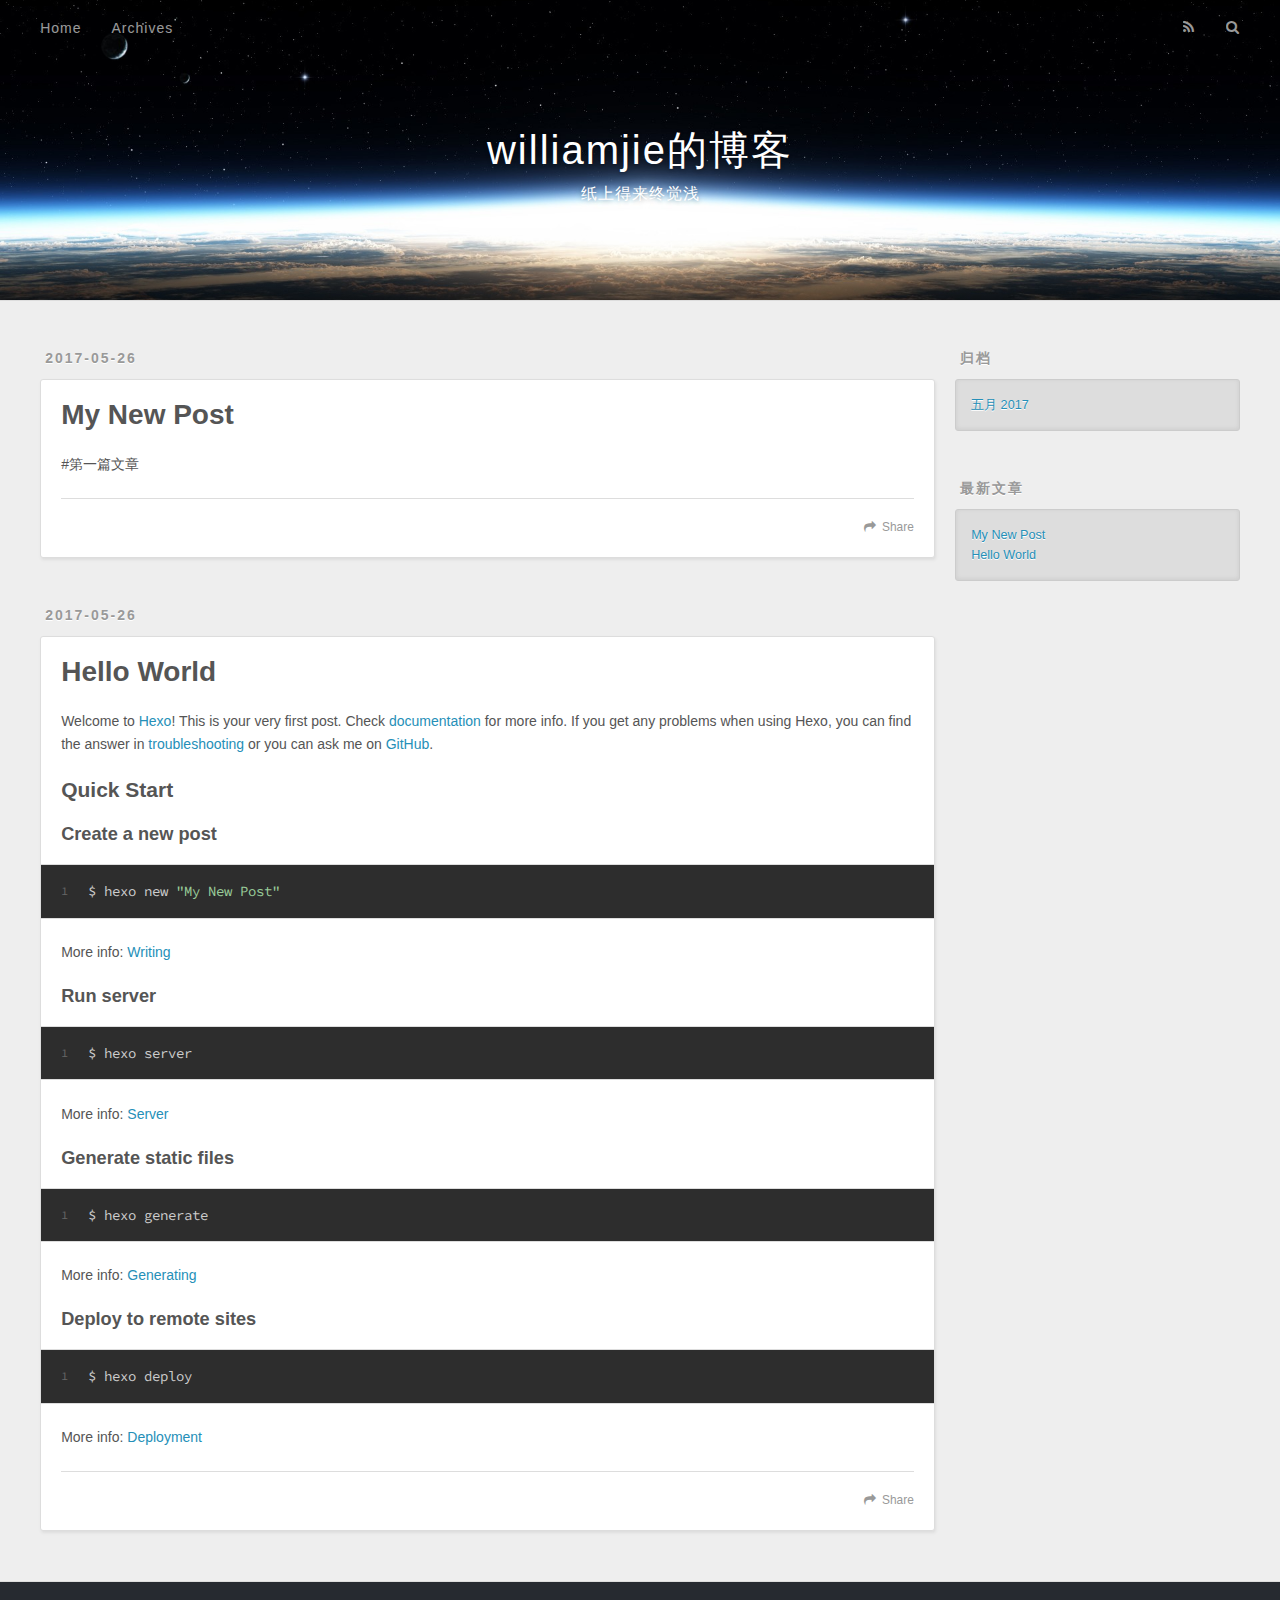
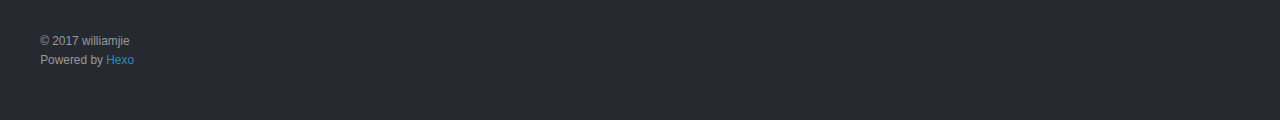
==== commit 2af3ea44: "Site updated: 2017-05-26 17:30:08" ====
--- a/index.html
+++ b/index.html
@@ -1,328 +1,133 @@
-<!doctype html>
-
-
-
-  
-
-
-<html class="theme-next muse use-motion" lang="zh-Hans">
+<!DOCTYPE html>
+<html>
 <head>
-  <meta charset="UTF-8"/>
-<meta http-equiv="X-UA-Compatible" content="IE=edge" />
-<meta name="viewport" content="width=device-width, initial-scale=1, maximum-scale=1"/>
-
-
-
-
-
-
-<meta http-equiv="Cache-Control" content="no-transform" />
-<meta http-equiv="Cache-Control" content="no-siteapp" />
-
-
-
-
-
-
-
-
-
-
-
-
-
-
-
-  
-  
-  <link href="/lib/fancybox/source/jquery.fancybox.css?v=2.1.5" rel="stylesheet" type="text/css" />
-
-
-
-
-  
-  
-  
-  
-
-  
-    
-    
-  
-
-  
-
-  
-
-  
-
-  
-
-  
-    
-    
-    <link href="//fonts.googleapis.com/css?family=Lato:300,300italic,400,400italic,700,700italic&subset=latin,latin-ext" rel="stylesheet" type="text/css">
-  
-
-
-
-
-
-
-<link href="/lib/font-awesome/css/font-awesome.min.css?v=4.6.2" rel="stylesheet" type="text/css" />
-
-<link href="/css/main.css?v=5.1.1" rel="stylesheet" type="text/css" />
-
-
-  <meta name="keywords" content="Hexo, NexT" />
-
-
-
-
-
-
-
-
-  <link rel="shortcut icon" type="image/x-icon" href="/favicon.ico?v=5.1.1" />
-
-
-
-
-
-
-<meta name="description" content="xxx">
+  <meta charset="utf-8">
+  
+  <title>williamjie的博客</title>
+  <meta name="viewport" content="width=device-width, initial-scale=1, maximum-scale=1">
+  <meta name="description" content="williamjie 博客 架构 写作">
 <meta property="og:type" content="website">
-<meta property="og:title" content="xxx">
-<meta property="og:url" content="http://yoursite.com/index.html">
-<meta property="og:site_name" content="xxx">
-<meta property="og:description" content="xxx">
+<meta property="og:title" content="williamjie的博客">
+<meta property="og:url" content="https://bingyue.github.io/index.html">
+<meta property="og:site_name" content="williamjie的博客">
+<meta property="og:description" content="williamjie 博客 架构 写作">
 <meta name="twitter:card" content="summary">
-<meta name="twitter:title" content="xxx">
-<meta name="twitter:description" content="xxx">
-
-
-
-<script type="text/javascript" id="hexo.configurations">
-  var NexT = window.NexT || {};
-  var CONFIG = {
-    root: '/',
-    scheme: 'Muse',
-    sidebar: {"position":"left","display":"post","offset":12,"offset_float":0,"b2t":false,"scrollpercent":false},
-    fancybox: true,
-    motion: true,
-    duoshuo: {
-      userId: '0',
-      author: '博主'
-    },
-    algolia: {
-      applicationID: '',
-      apiKey: '',
-      indexName: '',
-      hits: {"per_page":10},
-      labels: {"input_placeholder":"Search for Posts","hits_empty":"We didn't find any results for the search: ${query}","hits_stats":"${hits} results found in ${time} ms"}
-    }
-  };
-</script>
-
-
-
-  <link rel="canonical" href="http://yoursite.com/"/>
-
-
-
-
-
-  <title>xxx</title>
+<meta name="twitter:title" content="williamjie的博客">
+<meta name="twitter:description" content="williamjie 博客 架构 写作">
+  
+    <link rel="alternate" href="/atom.xml" title="williamjie的博客" type="application/atom+xml">
+  
+  
+    <link rel="icon" href="/favicon.png">
+  
+  
+    <link href="//fonts.googleapis.com/css?family=Source+Code+Pro" rel="stylesheet" type="text/css">
+  
+  <link rel="stylesheet" href="/css/style.css">
+  
+
 </head>
 
-<body itemscope itemtype="http://schema.org/WebPage" lang="zh-Hans">
-
-  
-
-
-
-
-
-
-
-
-
-
-
-
-
-
-
-  
-  
-    
-  
-
-  <div class="container sidebar-position-left 
-   page-home 
- ">
-    <div class="headband"></div>
-
-    <header id="header" class="header" itemscope itemtype="http://schema.org/WPHeader">
-      <div class="header-inner"><div class="site-brand-wrapper">
-  <div class="site-meta ">
-    
-
-    <div class="custom-logo-site-title">
-      <a href="/"  class="brand" rel="start">
-        <span class="logo-line-before"><i></i></span>
-        <span class="site-title">xxx</span>
-        <span class="logo-line-after"><i></i></span>
-      </a>
-    </div>
-      
-        <p class="site-subtitle">xxx</p>
-      
-  </div>
-
-  <div class="site-nav-toggle">
-    <button>
-      <span class="btn-bar"></span>
-      <span class="btn-bar"></span>
-      <span class="btn-bar"></span>
-    </button>
-  </div>
-</div>
-
-<nav class="site-nav">
-  
-
-  
-    <ul id="menu" class="menu">
-      
-        
-        <li class="menu-item menu-item-home">
-          <a href="/" rel="section">
-            
-              <i class="menu-item-icon fa fa-fw fa-home"></i> <br />
-            
-            首页
-          </a>
-        </li>
-      
-        
-        <li class="menu-item menu-item-archives">
-          <a href="/archives" rel="section">
-            
-              <i class="menu-item-icon fa fa-fw fa-archive"></i> <br />
-            
-            归档
-          </a>
-        </li>
-      
-        
-        <li class="menu-item menu-item-tags">
-          <a href="/tags" rel="section">
-            
-              <i class="menu-item-icon fa fa-fw fa-tags"></i> <br />
-            
-            标签
-          </a>
-        </li>
-      
-
-      
-    </ul>
-  
-
-  
-</nav>
-
-
-
- </div>
-    </header>
-
-    <main id="main" class="main">
-      <div class="main-inner">
-        <div class="content-wrap">
-          <div id="content" class="content">
-            
-  <section id="posts" class="posts-expand">
-    
-      
-
-  
-
-  
-  
-  
-
-  <article class="post post-type-normal " itemscope itemtype="http://schema.org/Article">
-    <link itemprop="mainEntityOfPage" href="http://yoursite.com/2017/05/26/hello-world/">
-
-    <span hidden itemprop="author" itemscope itemtype="http://schema.org/Person">
-      <meta itemprop="name" content="xxx">
-      <meta itemprop="description" content="">
-      <meta itemprop="image" content="/uploads/images/avatar.jpg">
-    </span>
-
-    <span hidden itemprop="publisher" itemscope itemtype="http://schema.org/Organization">
-      <meta itemprop="name" content="xxx">
-    </span>
-
-    
-      <header class="post-header">
-
-        
-        
-          <h1 class="post-title" itemprop="name headline">
-                
-                <a class="post-title-link" href="/2017/05/26/hello-world/" itemprop="url">Hello World</a></h1>
-        
-
-        <div class="post-meta">
-          <span class="post-time">
-            
-              <span class="post-meta-item-icon">
-                <i class="fa fa-calendar-o"></i>
-              </span>
-              
-                <span class="post-meta-item-text">发表于</span>
-              
-              <time title="创建于" itemprop="dateCreated datePublished" datetime="2017-05-26T16:40:17+08:00">
-                May 26 2017
-              </time>
-            
-
-            
-
-            
-          </span>
-
-          
-
-          
-            
-          
-
-          
-          
-
-          
-
-          
-
-          
-
-        </div>
+<body>
+  <div id="container">
+    <div id="wrap">
+      <header id="header">
+  <div id="banner"></div>
+  <div id="header-outer" class="outer">
+    <div id="header-title" class="inner">
+      <h1 id="logo-wrap">
+        <a href="/" id="logo">williamjie的博客</a>
+      </h1>
+      
+        <h2 id="subtitle-wrap">
+          <a href="/" id="subtitle">纸上得来终觉浅</a>
+        </h2>
+      
+    </div>
+    <div id="header-inner" class="inner">
+      <nav id="main-nav">
+        <a id="main-nav-toggle" class="nav-icon"></a>
+        
+          <a class="main-nav-link" href="/">Home</a>
+        
+          <a class="main-nav-link" href="/archives">Archives</a>
+        
+      </nav>
+      <nav id="sub-nav">
+        
+          <a id="nav-rss-link" class="nav-icon" href="/atom.xml" title="RSS Feed"></a>
+        
+        <a id="nav-search-btn" class="nav-icon" title="搜索"></a>
+      </nav>
+      <div id="search-form-wrap">
+        <form action="//google.com/search" method="get" accept-charset="UTF-8" class="search-form"><input type="search" name="q" class="search-form-input" placeholder="Search"><button type="submit" class="search-form-submit">&#xF002;</button><input type="hidden" name="sitesearch" value="https://bingyue.github.io"></form>
+      </div>
+    </div>
+  </div>
+</header>
+      <div class="outer">
+        <section id="main">
+  
+    <article id="post-My-New-Post" class="article article-type-post" itemscope itemprop="blogPost">
+  <div class="article-meta">
+    <a href="/2017/05/26/My-New-Post/" class="article-date">
+  <time datetime="2017-05-26T09:15:14.000Z" itemprop="datePublished">2017-05-26</time>
+</a>
+    
+  </div>
+  <div class="article-inner">
+    
+    
+      <header class="article-header">
+        
+  
+    <h1 itemprop="name">
+      <a class="article-title" href="/2017/05/26/My-New-Post/">My New Post</a>
+    </h1>
+  
+
       </header>
     
-
-    <div class="post-body" itemprop="articleBody">
-
-      
-      
-
-      
-        
-          
-            <p>Welcome to <a href="https://hexo.io/" target="_blank" rel="external">Hexo</a>! This is your very first post. Check <a href="https://hexo.io/docs/" target="_blank" rel="external">documentation</a> for more info. If you get any problems when using Hexo, you can find the answer in <a href="https://hexo.io/docs/troubleshooting.html" target="_blank" rel="external">troubleshooting</a> or you can ask me on <a href="https://github.com/hexojs/hexo/issues" target="_blank" rel="external">GitHub</a>.</p>
+    <div class="article-entry" itemprop="articleBody">
+      
+        <p>#第一篇文章</p>
+
+      
+    </div>
+    <footer class="article-footer">
+      <a data-url="https://bingyue.github.io/2017/05/26/My-New-Post/" data-id="cj35ncfmj000109l0ne5dwskh" class="article-share-link">Share</a>
+      
+      
+    </footer>
+  </div>
+  
+</article>
+
+
+  
+    <article id="post-hello-world" class="article article-type-post" itemscope itemprop="blogPost">
+  <div class="article-meta">
+    <a href="/2017/05/26/hello-world/" class="article-date">
+  <time datetime="2017-05-26T08:40:17.000Z" itemprop="datePublished">2017-05-26</time>
+</a>
+    
+  </div>
+  <div class="article-inner">
+    
+    
+      <header class="article-header">
+        
+  
+    <h1 itemprop="name">
+      <a class="article-title" href="/2017/05/26/hello-world/">Hello World</a>
+    </h1>
+  
+
+      </header>
+    
+    <div class="article-entry" itemprop="articleBody">
+      
+        <p>Welcome to <a href="https://hexo.io/" target="_blank" rel="external">Hexo</a>! This is your very first post. Check <a href="https://hexo.io/docs/" target="_blank" rel="external">documentation</a> for more info. If you get any problems when using Hexo, you can find the answer in <a href="https://hexo.io/docs/troubleshooting.html" target="_blank" rel="external">troubleshooting</a> or you can ask me on <a href="https://github.com/hexojs/hexo/issues" target="_blank" rel="external">GitHub</a>.</p>
 <h2 id="Quick-Start"><a href="#Quick-Start" class="headerlink" title="Quick Start"></a>Quick Start</h2><h3 id="Create-a-new-post"><a href="#Create-a-new-post" class="headerlink" title="Create a new post"></a>Create a new post</h3><figure class="highlight bash"><table><tr><td class="gutter"><pre><div class="line">1</div></pre></td><td class="code"><pre><div class="line">$ hexo new <span class="string">"My New Post"</span></div></pre></td></tr></table></figure>
 <p>More info: <a href="https://hexo.io/docs/writing.html" target="_blank" rel="external">Writing</a></p>
 <h3 id="Run-server"><a href="#Run-server" class="headerlink" title="Run server"></a>Run server</h3><figure class="highlight bash"><table><tr><td class="gutter"><pre><div class="line">1</div></pre></td><td class="code"><pre><div class="line">$ hexo server</div></pre></td></tr></table></figure>
@@ -332,282 +137,92 @@
 <h3 id="Deploy-to-remote-sites"><a href="#Deploy-to-remote-sites" class="headerlink" title="Deploy to remote sites"></a>Deploy to remote sites</h3><figure class="highlight bash"><table><tr><td class="gutter"><pre><div class="line">1</div></pre></td><td class="code"><pre><div class="line">$ hexo deploy</div></pre></td></tr></table></figure>
 <p>More info: <a href="https://hexo.io/docs/deployment.html" target="_blank" rel="external">Deployment</a></p>
 
-          
-        
-      
-    </div>
-
-    <div>
-      
-    </div>
-
-    <div>
-      
-    </div>
-
-    <div>
-      
-    </div>
-
-    <footer class="post-footer">
-      
-
-      
-
-      
-
-      
-      
-        <div class="post-eof"></div>
+      
+    </div>
+    <footer class="article-footer">
+      <a data-url="https://bingyue.github.io/2017/05/26/hello-world/" data-id="cj35ncfm4000009l0x8sptors" class="article-share-link">Share</a>
+      
       
     </footer>
-  </article>
-
-
-    
-  </section>
-
-  
-
-
-          </div>
-          
-
-
-          
-
-        </div>
-        
-          
-  
-  <div class="sidebar-toggle">
-    <div class="sidebar-toggle-line-wrap">
-      <span class="sidebar-toggle-line sidebar-toggle-line-first"></span>
-      <span class="sidebar-toggle-line sidebar-toggle-line-middle"></span>
-      <span class="sidebar-toggle-line sidebar-toggle-line-last"></span>
-    </div>
-  </div>
-
-  <aside id="sidebar" class="sidebar">
-    <div class="sidebar-inner">
-
-      
-
-      
-
-      <section class="site-overview sidebar-panel sidebar-panel-active">
-        <div class="site-author motion-element" itemprop="author" itemscope itemtype="http://schema.org/Person">
-          <img class="site-author-image" itemprop="image"
-               src="/uploads/images/avatar.jpg"
-               alt="xxx" />
-          <p class="site-author-name" itemprop="name">xxx</p>
-           
-              <p class="site-description motion-element" itemprop="description">xxx</p>
-          
-        </div>
-        <nav class="site-state motion-element">
-
-          
-            <div class="site-state-item site-state-posts">
-              <a href="/archives">
-                <span class="site-state-item-count">1</span>
-                <span class="site-state-item-name">日志</span>
-              </a>
-            </div>
-          
-
-          
-
-          
-
-        </nav>
-
-        
-
-        <div class="links-of-author motion-element">
-          
-        </div>
-
-        
-        
-
-        
-        
-
-        
-
-
-      </section>
-
-      
-
-      
-
-    </div>
-  </aside>
-
-
+  </div>
+  
+</article>
+
+
+  
+
+</section>
+        
+          <aside id="sidebar">
+  
+    
+
+  
+    
+
+  
+    
+  
+    
+  <div class="widget-wrap">
+    <h3 class="widget-title">归档</h3>
+    <div class="widget">
+      <ul class="archive-list"><li class="archive-list-item"><a class="archive-list-link" href="/archives/2017/05/">五月 2017</a></li></ul>
+    </div>
+  </div>
+
+
+  
+    
+  <div class="widget-wrap">
+    <h3 class="widget-title">最新文章</h3>
+    <div class="widget">
+      <ul>
+        
+          <li>
+            <a href="/2017/05/26/My-New-Post/">My New Post</a>
+          </li>
+        
+          <li>
+            <a href="/2017/05/26/hello-world/">Hello World</a>
+          </li>
+        
+      </ul>
+    </div>
+  </div>
+
+  
+</aside>
         
       </div>
-    </main>
-
-    <footer id="footer" class="footer">
-      <div class="footer-inner">
-        <div class="copyright" >
-  
-  &copy; 
-  <span itemprop="copyrightYear">2017</span>
-  <span class="with-love">
-    <i class="fa fa-heart"></i>
-  </span>
-  <span class="author" itemprop="copyrightHolder">xxx</span>
-</div>
-
-
-<div class="powered-by">
-  由 <a class="theme-link" href="https://hexo.io">Hexo</a> 强力驱动
-</div>
-
-<div class="theme-info">
-  主题 -
-  <a class="theme-link" href="https://github.com/iissnan/hexo-theme-next">
-    NexT.Muse
-  </a>
-</div>
-
-
-        
-
-        
-      </div>
-    </footer>
-
-    
-      <div class="back-to-top">
-        <i class="fa fa-arrow-up"></i>
-        
-      </div>
-    
-
-  </div>
-
-  
-
-<script type="text/javascript">
-  if (Object.prototype.toString.call(window.Promise) !== '[object Function]') {
-    window.Promise = null;
-  }
-</script>
-
-
-
-
-
-
-
-
-
-  
-
-
-
-
-
-
-
-
-
-
-
-
-  
-  <script type="text/javascript" src="/lib/jquery/index.js?v=2.1.3"></script>
-
-  
-  <script type="text/javascript" src="/lib/fastclick/lib/fastclick.min.js?v=1.0.6"></script>
-
-  
-  <script type="text/javascript" src="/lib/jquery_lazyload/jquery.lazyload.js?v=1.9.7"></script>
-
-  
-  <script type="text/javascript" src="/lib/velocity/velocity.min.js?v=1.2.1"></script>
-
-  
-  <script type="text/javascript" src="/lib/velocity/velocity.ui.min.js?v=1.2.1"></script>
-
-  
-  <script type="text/javascript" src="/lib/fancybox/source/jquery.fancybox.pack.js?v=2.1.5"></script>
-
-
-  
-
-
-  <script type="text/javascript" src="/js/src/utils.js?v=5.1.1"></script>
-
-  <script type="text/javascript" src="/js/src/motion.js?v=5.1.1"></script>
-
-
-
-  
-  
-
-  
-
-  
-
-
-  <script type="text/javascript" src="/js/src/bootstrap.js?v=5.1.1"></script>
-
-
-
-  
-
-
-  
-
-
-
-
-	
-
-
-
-
-
-  
-
-
-
-
-
-  
-
-
-
-
-
-  
-
-
-
-
-
-
-  
-
-
-
-
-
-  
-
-  
-
-  
-
-  
-
-  
-
+      <footer id="footer">
+  
+  <div class="outer">
+    <div id="footer-info" class="inner">
+      &copy; 2017 williamjie<br>
+      Powered by <a href="http://hexo.io/" target="_blank">Hexo</a>
+    </div>
+  </div>
+</footer>
+    </div>
+    <nav id="mobile-nav">
+  
+    <a href="/" class="mobile-nav-link">Home</a>
+  
+    <a href="/archives" class="mobile-nav-link">Archives</a>
+  
+</nav>
+    
+
+<script src="//ajax.googleapis.com/ajax/libs/jquery/2.0.3/jquery.min.js"></script>
+
+
+  <link rel="stylesheet" href="/fancybox/jquery.fancybox.css">
+  <script src="/fancybox/jquery.fancybox.pack.js"></script>
+
+
+<script src="/js/script.js"></script>
+
+  </div>
 </body>
-</html>
+</html>--- a/css/style.css
+++ b/css/style.css
@@ -0,0 +1,1374 @@
+body {
+  width: 100%;
+}
+body:before,
+body:after {
+  content: "";
+  display: table;
+}
+body:after {
+  clear: both;
+}
+html,
+body,
+div,
+span,
+applet,
+object,
+iframe,
+h1,
+h2,
+h3,
+h4,
+h5,
+h6,
+p,
+blockquote,
+pre,
+a,
+abbr,
+acronym,
+address,
+big,
+cite,
+code,
+del,
+dfn,
+em,
+img,
+ins,
+kbd,
+q,
+s,
+samp,
+small,
+strike,
+strong,
+sub,
+sup,
+tt,
+var,
+dl,
+dt,
+dd,
+ol,
+ul,
+li,
+fieldset,
+form,
+label,
+legend,
+table,
+caption,
+tbody,
+tfoot,
+thead,
+tr,
+th,
+td {
+  margin: 0;
+  padding: 0;
+  border: 0;
+  outline: 0;
+  font-weight: inherit;
+  font-style: inherit;
+  font-family: inherit;
+  font-size: 100%;
+  vertical-align: baseline;
+}
+body {
+  line-height: 1;
+  color: #000;
+  background: #fff;
+}
+ol,
+ul {
+  list-style: none;
+}
+table {
+  border-collapse: separate;
+  border-spacing: 0;
+  vertical-align: middle;
+}
+caption,
+th,
+td {
+  text-align: left;
+  font-weight: normal;
+  vertical-align: middle;
+}
+a img {
+  border: none;
+}
+input,
+button {
+  margin: 0;
+  padding: 0;
+}
+input::-moz-focus-inner,
+button::-moz-focus-inner {
+  border: 0;
+  padding: 0;
+}
+@font-face {
+  font-family: FontAwesome;
+  font-style: normal;
+  font-weight: normal;
+  src: url("fonts/fontawesome-webfont.eot?v=#4.0.3");
+  src: url("fonts/fontawesome-webfont.eot?#iefix&v=#4.0.3") format("embedded-opentype"), url("fonts/fontawesome-webfont.woff?v=#4.0.3") format("woff"), url("fonts/fontawesome-webfont.ttf?v=#4.0.3") format("truetype"), url("fonts/fontawesome-webfont.svg#fontawesomeregular?v=#4.0.3") format("svg");
+}
+html,
+body,
+#container {
+  height: 100%;
+}
+body {
+  background: #eee;
+  font: 14px "Helvetica Neue", Helvetica, Arial, sans-serif;
+  -webkit-text-size-adjust: 100%;
+}
+.outer {
+  max-width: 1220px;
+  margin: 0 auto;
+  padding: 0 20px;
+}
+.outer:before,
+.outer:after {
+  content: "";
+  display: table;
+}
+.outer:after {
+  clear: both;
+}
+.inner {
+  display: inline;
+  float: left;
+  width: 98.33333333333333%;
+  margin: 0 0.833333333333333%;
+}
+.left,
+.alignleft {
+  float: left;
+}
+.right,
+.alignright {
+  float: right;
+}
+.clear {
+  clear: both;
+}
+#container {
+  position: relative;
+}
+.mobile-nav-on {
+  overflow: hidden;
+}
+#wrap {
+  height: 100%;
+  width: 100%;
+  position: absolute;
+  top: 0;
+  left: 0;
+  -webkit-transition: 0.2s ease-out;
+  -moz-transition: 0.2s ease-out;
+  -ms-transition: 0.2s ease-out;
+  transition: 0.2s ease-out;
+  z-index: 1;
+  background: #eee;
+}
+.mobile-nav-on #wrap {
+  left: 280px;
+}
+@media screen and (min-width: 768px) {
+  #main {
+    display: inline;
+    float: left;
+    width: 73.33333333333333%;
+    margin: 0 0.833333333333333%;
+  }
+}
+.article-date,
+.article-category-link,
+.archive-year,
+.widget-title {
+  text-decoration: none;
+  text-transform: uppercase;
+  letter-spacing: 2px;
+  color: #999;
+  margin-bottom: 1em;
+  margin-left: 5px;
+  line-height: 1em;
+  text-shadow: 0 1px #fff;
+  font-weight: bold;
+}
+.article-inner,
+.archive-article-inner {
+  background: #fff;
+  -webkit-box-shadow: 1px 2px 3px #ddd;
+  box-shadow: 1px 2px 3px #ddd;
+  border: 1px solid #ddd;
+  border-radius: 3px;
+}
+.article-entry h1,
+.widget h1 {
+  font-size: 2em;
+}
+.article-entry h2,
+.widget h2 {
+  font-size: 1.5em;
+}
+.article-entry h3,
+.widget h3 {
+  font-size: 1.3em;
+}
+.article-entry h4,
+.widget h4 {
+  font-size: 1.2em;
+}
+.article-entry h5,
+.widget h5 {
+  font-size: 1em;
+}
+.article-entry h6,
+.widget h6 {
+  font-size: 1em;
+  color: #999;
+}
+.article-entry hr,
+.widget hr {
+  border: 1px dashed #ddd;
+}
+.article-entry strong,
+.widget strong {
+  font-weight: bold;
+}
+.article-entry em,
+.widget em,
+.article-entry cite,
+.widget cite {
+  font-style: italic;
+}
+.article-entry sup,
+.widget sup,
+.article-entry sub,
+.widget sub {
+  font-size: 0.75em;
+  line-height: 0;
+  position: relative;
+  vertical-align: baseline;
+}
+.article-entry sup,
+.widget sup {
+  top: -0.5em;
+}
+.article-entry sub,
+.widget sub {
+  bottom: -0.2em;
+}
+.article-entry small,
+.widget small {
+  font-size: 0.85em;
+}
+.article-entry acronym,
+.widget acronym,
+.article-entry abbr,
+.widget abbr {
+  border-bottom: 1px dotted;
+}
+.article-entry ul,
+.widget ul,
+.article-entry ol,
+.widget ol,
+.article-entry dl,
+.widget dl {
+  margin: 0 20px;
+  line-height: 1.6em;
+}
+.article-entry ul ul,
+.widget ul ul,
+.article-entry ol ul,
+.widget ol ul,
+.article-entry ul ol,
+.widget ul ol,
+.article-entry ol ol,
+.widget ol ol {
+  margin-top: 0;
+  margin-bottom: 0;
+}
+.article-entry ul,
+.widget ul {
+  list-style: disc;
+}
+.article-entry ol,
+.widget ol {
+  list-style: decimal;
+}
+.article-entry dt,
+.widget dt {
+  font-weight: bold;
+}
+#header {
+  height: 300px;
+  position: relative;
+  border-bottom: 1px solid #ddd;
+}
+#header:before,
+#header:after {
+  content: "";
+  position: absolute;
+  left: 0;
+  right: 0;
+  height: 40px;
+}
+#header:before {
+  top: 0;
+  background: -webkit-linear-gradient(rgba(0,0,0,0.2), transparent);
+  background: -moz-linear-gradient(rgba(0,0,0,0.2), transparent);
+  background: -ms-linear-gradient(rgba(0,0,0,0.2), transparent);
+  background: linear-gradient(rgba(0,0,0,0.2), transparent);
+}
+#header:after {
+  bottom: 0;
+  background: -webkit-linear-gradient(transparent, rgba(0,0,0,0.2));
+  background: -moz-linear-gradient(transparent, rgba(0,0,0,0.2));
+  background: -ms-linear-gradient(transparent, rgba(0,0,0,0.2));
+  background: linear-gradient(transparent, rgba(0,0,0,0.2));
+}
+#header-outer {
+  height: 100%;
+  position: relative;
+}
+#header-inner {
+  position: relative;
+  overflow: hidden;
+}
+#banner {
+  position: absolute;
+  top: 0;
+  left: 0;
+  width: 100%;
+  height: 100%;
+  background: url("images/banner.jpg") center #000;
+  -webkit-background-size: cover;
+  -moz-background-size: cover;
+  background-size: cover;
+  z-index: -1;
+}
+#header-title {
+  text-align: center;
+  height: 40px;
+  position: absolute;
+  top: 50%;
+  left: 0;
+  margin-top: -20px;
+}
+#logo,
+#subtitle {
+  text-decoration: none;
+  color: #fff;
+  font-weight: 300;
+  text-shadow: 0 1px 4px rgba(0,0,0,0.3);
+}
+#logo {
+  font-size: 40px;
+  line-height: 40px;
+  letter-spacing: 2px;
+}
+#subtitle {
+  font-size: 16px;
+  line-height: 16px;
+  letter-spacing: 1px;
+}
+#subtitle-wrap {
+  margin-top: 16px;
+}
+#main-nav {
+  float: left;
+  margin-left: -15px;
+}
+.nav-icon,
+.main-nav-link {
+  float: left;
+  color: #fff;
+  opacity: 0.6;
+  text-decoration: none;
+  text-shadow: 0 1px rgba(0,0,0,0.2);
+  -webkit-transition: opacity 0.2s;
+  -moz-transition: opacity 0.2s;
+  -ms-transition: opacity 0.2s;
+  transition: opacity 0.2s;
+  display: block;
+  padding: 20px 15px;
+}
+.nav-icon:hover,
+.main-nav-link:hover {
+  opacity: 1;
+}
+.nav-icon {
+  font-family: FontAwesome;
+  text-align: center;
+  font-size: 14px;
+  width: 14px;
+  height: 14px;
+  padding: 20px 15px;
+  position: relative;
+  cursor: pointer;
+}
+.main-nav-link {
+  font-weight: 300;
+  letter-spacing: 1px;
+}
+@media screen and (max-width: 479px) {
+  .main-nav-link {
+    display: none;
+  }
+}
+#main-nav-toggle {
+  display: none;
+}
+#main-nav-toggle:before {
+  content: "\f0c9";
+}
+@media screen and (max-width: 479px) {
+  #main-nav-toggle {
+    display: block;
+  }
+}
+#sub-nav {
+  float: right;
+  margin-right: -15px;
+}
+#nav-rss-link:before {
+  content: "\f09e";
+}
+#nav-search-btn:before {
+  content: "\f002";
+}
+#search-form-wrap {
+  position: absolute;
+  top: 15px;
+  width: 150px;
+  height: 30px;
+  right: -150px;
+  opacity: 0;
+  -webkit-transition: 0.2s ease-out;
+  -moz-transition: 0.2s ease-out;
+  -ms-transition: 0.2s ease-out;
+  transition: 0.2s ease-out;
+}
+#search-form-wrap.on {
+  opacity: 1;
+  right: 0;
+}
+@media screen and (max-width: 479px) {
+  #search-form-wrap {
+    width: 100%;
+    right: -100%;
+  }
+}
+.search-form {
+  position: absolute;
+  top: 0;
+  left: 0;
+  right: 0;
+  background: #fff;
+  padding: 5px 15px;
+  border-radius: 15px;
+  -webkit-box-shadow: 0 0 10px rgba(0,0,0,0.3);
+  box-shadow: 0 0 10px rgba(0,0,0,0.3);
+}
+.search-form-input {
+  border: none;
+  background: none;
+  color: #555;
+  width: 100%;
+  font: 13px "Helvetica Neue", Helvetica, Arial, sans-serif;
+  outline: none;
+}
+.search-form-input::-webkit-search-results-decoration,
+.search-form-input::-webkit-search-cancel-button {
+  -webkit-appearance: none;
+}
+.search-form-submit {
+  position: absolute;
+  top: 50%;
+  right: 10px;
+  margin-top: -7px;
+  font: 13px FontAwesome;
+  border: none;
+  background: none;
+  color: #bbb;
+  cursor: pointer;
+}
+.search-form-submit:hover,
+.search-form-submit:focus {
+  color: #777;
+}
+.article {
+  margin: 50px 0;
+}
+.article-inner {
+  overflow: hidden;
+}
+.article-meta:before,
+.article-meta:after {
+  content: "";
+  display: table;
+}
+.article-meta:after {
+  clear: both;
+}
+.article-date {
+  float: left;
+}
+.article-category {
+  float: left;
+  line-height: 1em;
+  color: #ccc;
+  text-shadow: 0 1px #fff;
+  margin-left: 8px;
+}
+.article-category:before {
+  content: "\2022";
+}
+.article-category-link {
+  margin: 0 12px 1em;
+}
+.article-header {
+  padding: 20px 20px 0;
+}
+.article-title {
+  text-decoration: none;
+  font-size: 2em;
+  font-weight: bold;
+  color: #555;
+  line-height: 1.1em;
+  -webkit-transition: color 0.2s;
+  -moz-transition: color 0.2s;
+  -ms-transition: color 0.2s;
+  transition: color 0.2s;
+}
+a.article-title:hover {
+  color: #258fb8;
+}
+.article-entry {
+  color: #555;
+  padding: 0 20px;
+}
+.article-entry:before,
+.article-entry:after {
+  content: "";
+  display: table;
+}
+.article-entry:after {
+  clear: both;
+}
+.article-entry p,
+.article-entry table {
+  line-height: 1.6em;
+  margin: 1.6em 0;
+}
+.article-entry h1,
+.article-entry h2,
+.article-entry h3,
+.article-entry h4,
+.article-entry h5,
+.article-entry h6 {
+  font-weight: bold;
+}
+.article-entry h1,
+.article-entry h2,
+.article-entry h3,
+.article-entry h4,
+.article-entry h5,
+.article-entry h6 {
+  line-height: 1.1em;
+  margin: 1.1em 0;
+}
+.article-entry a {
+  color: #258fb8;
+  text-decoration: none;
+}
+.article-entry a:hover {
+  text-decoration: underline;
+}
+.article-entry ul,
+.article-entry ol,
+.article-entry dl {
+  margin-top: 1.6em;
+  margin-bottom: 1.6em;
+}
+.article-entry img,
+.article-entry video {
+  max-width: 100%;
+  height: auto;
+  display: block;
+  margin: auto;
+}
+.article-entry iframe {
+  border: none;
+}
+.article-entry table {
+  width: 100%;
+  border-collapse: collapse;
+  border-spacing: 0;
+}
+.article-entry th {
+  font-weight: bold;
+  border-bottom: 3px solid #ddd;
+  padding-bottom: 0.5em;
+}
+.article-entry td {
+  border-bottom: 1px solid #ddd;
+  padding: 10px 0;
+}
+.article-entry blockquote {
+  font-family: Georgia, "Times New Roman", serif;
+  font-size: 1.4em;
+  margin: 1.6em 20px;
+  text-align: center;
+}
+.article-entry blockquote footer {
+  font-size: 14px;
+  margin: 1.6em 0;
+  font-family: "Helvetica Neue", Helvetica, Arial, sans-serif;
+}
+.article-entry blockquote footer cite:before {
+  content: "—";
+  padding: 0 0.5em;
+}
+.article-entry .pullquote {
+  text-align: left;
+  width: 45%;
+  margin: 0;
+}
+.article-entry .pullquote.left {
+  margin-left: 0.5em;
+  margin-right: 1em;
+}
+.article-entry .pullquote.right {
+  margin-right: 0.5em;
+  margin-left: 1em;
+}
+.article-entry .caption {
+  color: #999;
+  display: block;
+  font-size: 0.9em;
+  margin-top: 0.5em;
+  position: relative;
+  text-align: center;
+}
+.article-entry .video-container {
+  position: relative;
+  padding-top: 56.25%;
+  height: 0;
+  overflow: hidden;
+}
+.article-entry .video-container iframe,
+.article-entry .video-container object,
+.article-entry .video-container embed {
+  position: absolute;
+  top: 0;
+  left: 0;
+  width: 100%;
+  height: 100%;
+  margin-top: 0;
+}
+.article-more-link a {
+  display: inline-block;
+  line-height: 1em;
+  padding: 6px 15px;
+  border-radius: 15px;
+  background: #eee;
+  color: #999;
+  text-shadow: 0 1px #fff;
+  text-decoration: none;
+}
+.article-more-link a:hover {
+  background: #258fb8;
+  color: #fff;
+  text-decoration: none;
+  text-shadow: 0 1px #1e7293;
+}
+.article-footer {
+  font-size: 0.85em;
+  line-height: 1.6em;
+  border-top: 1px solid #ddd;
+  padding-top: 1.6em;
+  margin: 0 20px 20px;
+}
+.article-footer:before,
+.article-footer:after {
+  content: "";
+  display: table;
+}
+.article-footer:after {
+  clear: both;
+}
+.article-footer a {
+  color: #999;
+  text-decoration: none;
+}
+.article-footer a:hover {
+  color: #555;
+}
+.article-tag-list-item {
+  float: left;
+  margin-right: 10px;
+}
+.article-tag-list-link:before {
+  content: "#";
+}
+.article-comment-link {
+  float: right;
+}
+.article-comment-link:before {
+  content: "\f075";
+  font-family: FontAwesome;
+  padding-right: 8px;
+}
+.article-share-link {
+  cursor: pointer;
+  float: right;
+  margin-left: 20px;
+}
+.article-share-link:before {
+  content: "\f064";
+  font-family: FontAwesome;
+  padding-right: 6px;
+}
+#article-nav {
+  position: relative;
+}
+#article-nav:before,
+#article-nav:after {
+  content: "";
+  display: table;
+}
+#article-nav:after {
+  clear: both;
+}
+@media screen and (min-width: 768px) {
+  #article-nav {
+    margin: 50px 0;
+  }
+  #article-nav:before {
+    width: 8px;
+    height: 8px;
+    position: absolute;
+    top: 50%;
+    left: 50%;
+    margin-top: -4px;
+    margin-left: -4px;
+    content: "";
+    border-radius: 50%;
+    background: #ddd;
+    -webkit-box-shadow: 0 1px 2px #fff;
+    box-shadow: 0 1px 2px #fff;
+  }
+}
+.article-nav-link-wrap {
+  text-decoration: none;
+  text-shadow: 0 1px #fff;
+  color: #999;
+  -webkit-box-sizing: border-box;
+  -moz-box-sizing: border-box;
+  box-sizing: border-box;
+  margin-top: 50px;
+  text-align: center;
+  display: block;
+}
+.article-nav-link-wrap:hover {
+  color: #555;
+}
+@media screen and (min-width: 768px) {
+  .article-nav-link-wrap {
+    width: 50%;
+    margin-top: 0;
+  }
+}
+@media screen and (min-width: 768px) {
+  #article-nav-newer {
+    float: left;
+    text-align: right;
+    padding-right: 20px;
+  }
+}
+@media screen and (min-width: 768px) {
+  #article-nav-older {
+    float: right;
+    text-align: left;
+    padding-left: 20px;
+  }
+}
+.article-nav-caption {
+  text-transform: uppercase;
+  letter-spacing: 2px;
+  color: #ddd;
+  line-height: 1em;
+  font-weight: bold;
+}
+#article-nav-newer .article-nav-caption {
+  margin-right: -2px;
+}
+.article-nav-title {
+  font-size: 0.85em;
+  line-height: 1.6em;
+  margin-top: 0.5em;
+}
+.article-share-box {
+  position: absolute;
+  display: none;
+  background: #fff;
+  -webkit-box-shadow: 1px 2px 10px rgba(0,0,0,0.2);
+  box-shadow: 1px 2px 10px rgba(0,0,0,0.2);
+  border-radius: 3px;
+  margin-left: -145px;
+  overflow: hidden;
+  z-index: 1;
+}
+.article-share-box.on {
+  display: block;
+}
+.article-share-input {
+  width: 100%;
+  background: none;
+  -webkit-box-sizing: border-box;
+  -moz-box-sizing: border-box;
+  box-sizing: border-box;
+  font: 14px "Helvetica Neue", Helvetica, Arial, sans-serif;
+  padding: 0 15px;
+  color: #555;
+  outline: none;
+  border: 1px solid #ddd;
+  border-radius: 3px 3px 0 0;
+  height: 36px;
+  line-height: 36px;
+}
+.article-share-links {
+  background: #eee;
+}
+.article-share-links:before,
+.article-share-links:after {
+  content: "";
+  display: table;
+}
+.article-share-links:after {
+  clear: both;
+}
+.article-share-twitter,
+.article-share-facebook,
+.article-share-pinterest,
+.article-share-google {
+  width: 50px;
+  height: 36px;
+  display: block;
+  float: left;
+  position: relative;
+  color: #999;
+  text-shadow: 0 1px #fff;
+}
+.article-share-twitter:before,
+.article-share-facebook:before,
+.article-share-pinterest:before,
+.article-share-google:before {
+  font-size: 20px;
+  font-family: FontAwesome;
+  width: 20px;
+  height: 20px;
+  position: absolute;
+  top: 50%;
+  left: 50%;
+  margin-top: -10px;
+  margin-left: -10px;
+  text-align: center;
+}
+.article-share-twitter:hover,
+.article-share-facebook:hover,
+.article-share-pinterest:hover,
+.article-share-google:hover {
+  color: #fff;
+}
+.article-share-twitter:before {
+  content: "\f099";
+}
+.article-share-twitter:hover {
+  background: #00aced;
+  text-shadow: 0 1px #008abe;
+}
+.article-share-facebook:before {
+  content: "\f09a";
+}
+.article-share-facebook:hover {
+  background: #3b5998;
+  text-shadow: 0 1px #2f477a;
+}
+.article-share-pinterest:before {
+  content: "\f0d2";
+}
+.article-share-pinterest:hover {
+  background: #cb2027;
+  text-shadow: 0 1px #a21a1f;
+}
+.article-share-google:before {
+  content: "\f0d5";
+}
+.article-share-google:hover {
+  background: #dd4b39;
+  text-shadow: 0 1px #be3221;
+}
+.article-gallery {
+  background: #000;
+  position: relative;
+}
+.article-gallery-photos {
+  position: relative;
+  overflow: hidden;
+}
+.article-gallery-img {
+  display: none;
+  max-width: 100%;
+}
+.article-gallery-img:first-child {
+  display: block;
+}
+.article-gallery-img.loaded {
+  position: absolute;
+  display: block;
+}
+.article-gallery-img img {
+  display: block;
+  max-width: 100%;
+  margin: 0 auto;
+}
+#comments {
+  background: #fff;
+  -webkit-box-shadow: 1px 2px 3px #ddd;
+  box-shadow: 1px 2px 3px #ddd;
+  padding: 20px;
+  border: 1px solid #ddd;
+  border-radius: 3px;
+  margin: 50px 0;
+}
+#comments a {
+  color: #258fb8;
+}
+.archives-wrap {
+  margin: 50px 0;
+}
+.archives:before,
+.archives:after {
+  content: "";
+  display: table;
+}
+.archives:after {
+  clear: both;
+}
+.archive-year-wrap {
+  margin-bottom: 1em;
+}
+.archives {
+  -webkit-column-gap: 10px;
+  -moz-column-gap: 10px;
+  column-gap: 10px;
+}
+@media screen and (min-width: 480px) and (max-width: 767px) {
+  .archives {
+    -webkit-column-count: 2;
+    -moz-column-count: 2;
+    column-count: 2;
+  }
+}
+@media screen and (min-width: 768px) {
+  .archives {
+    -webkit-column-count: 3;
+    -moz-column-count: 3;
+    column-count: 3;
+  }
+}
+.archive-article {
+  -webkit-column-break-inside: avoid;
+  page-break-inside: avoid;
+  overflow: hidden;
+  break-inside: avoid-column;
+}
+.archive-article-inner {
+  padding: 10px;
+  margin-bottom: 15px;
+}
+.archive-article-title {
+  text-decoration: none;
+  font-weight: bold;
+  color: #555;
+  -webkit-transition: color 0.2s;
+  -moz-transition: color 0.2s;
+  -ms-transition: color 0.2s;
+  transition: color 0.2s;
+  line-height: 1.6em;
+}
+.archive-article-title:hover {
+  color: #258fb8;
+}
+.archive-article-footer {
+  margin-top: 1em;
+}
+.archive-article-date {
+  color: #999;
+  text-decoration: none;
+  font-size: 0.85em;
+  line-height: 1em;
+  margin-bottom: 0.5em;
+  display: block;
+}
+#page-nav {
+  margin: 50px auto;
+  background: #fff;
+  -webkit-box-shadow: 1px 2px 3px #ddd;
+  box-shadow: 1px 2px 3px #ddd;
+  border: 1px solid #ddd;
+  border-radius: 3px;
+  text-align: center;
+  color: #999;
+  overflow: hidden;
+}
+#page-nav:before,
+#page-nav:after {
+  content: "";
+  display: table;
+}
+#page-nav:after {
+  clear: both;
+}
+#page-nav a,
+#page-nav span {
+  padding: 10px 20px;
+  line-height: 1;
+  height: 2ex;
+}
+#page-nav a {
+  color: #999;
+  text-decoration: none;
+}
+#page-nav a:hover {
+  background: #999;
+  color: #fff;
+}
+#page-nav .prev {
+  float: left;
+}
+#page-nav .next {
+  float: right;
+}
+#page-nav .page-number {
+  display: inline-block;
+}
+@media screen and (max-width: 479px) {
+  #page-nav .page-number {
+    display: none;
+  }
+}
+#page-nav .current {
+  color: #555;
+  font-weight: bold;
+}
+#page-nav .space {
+  color: #ddd;
+}
+#footer {
+  background: #262a30;
+  padding: 50px 0;
+  border-top: 1px solid #ddd;
+  color: #999;
+}
+#footer a {
+  color: #258fb8;
+  text-decoration: none;
+}
+#footer a:hover {
+  text-decoration: underline;
+}
+#footer-info {
+  line-height: 1.6em;
+  font-size: 0.85em;
+}
+.article-entry pre,
+.article-entry .highlight {
+  background: #2d2d2d;
+  margin: 0 -20px;
+  padding: 15px 20px;
+  border-style: solid;
+  border-color: #ddd;
+  border-width: 1px 0;
+  overflow: auto;
+  color: #ccc;
+  line-height: 22.400000000000002px;
+}
+.article-entry .highlight .gutter pre,
+.article-entry .gist .gist-file .gist-data .line-numbers {
+  color: #666;
+  font-size: 0.85em;
+}
+.article-entry pre,
+.article-entry code {
+  font-family: "Source Code Pro", Consolas, Monaco, Menlo, Consolas, monospace;
+}
+.article-entry code {
+  background: #eee;
+  text-shadow: 0 1px #fff;
+  padding: 0 0.3em;
+}
+.article-entry pre code {
+  background: none;
+  text-shadow: none;
+  padding: 0;
+}
+.article-entry .highlight pre {
+  border: none;
+  margin: 0;
+  padding: 0;
+}
+.article-entry .highlight table {
+  margin: 0;
+  width: auto;
+}
+.article-entry .highlight td {
+  border: none;
+  padding: 0;
+}
+.article-entry .highlight figcaption {
+  font-size: 0.85em;
+  color: #999;
+  line-height: 1em;
+  margin-bottom: 1em;
+}
+.article-entry .highlight figcaption:before,
+.article-entry .highlight figcaption:after {
+  content: "";
+  display: table;
+}
+.article-entry .highlight figcaption:after {
+  clear: both;
+}
+.article-entry .highlight figcaption a {
+  float: right;
+}
+.article-entry .highlight .gutter pre {
+  text-align: right;
+  padding-right: 20px;
+}
+.article-entry .highlight .line {
+  height: 22.400000000000002px;
+}
+.article-entry .highlight .line.marked {
+  background: #515151;
+}
+.article-entry .gist {
+  margin: 0 -20px;
+  border-style: solid;
+  border-color: #ddd;
+  border-width: 1px 0;
+  background: #2d2d2d;
+  padding: 15px 20px 15px 0;
+}
+.article-entry .gist .gist-file {
+  border: none;
+  font-family: "Source Code Pro", Consolas, Monaco, Menlo, Consolas, monospace;
+  margin: 0;
+}
+.article-entry .gist .gist-file .gist-data {
+  background: none;
+  border: none;
+}
+.article-entry .gist .gist-file .gist-data .line-numbers {
+  background: none;
+  border: none;
+  padding: 0 20px 0 0;
+}
+.article-entry .gist .gist-file .gist-data .line-data {
+  padding: 0 !important;
+}
+.article-entry .gist .gist-file .highlight {
+  margin: 0;
+  padding: 0;
+  border: none;
+}
+.article-entry .gist .gist-file .gist-meta {
+  background: #2d2d2d;
+  color: #999;
+  font: 0.85em "Helvetica Neue", Helvetica, Arial, sans-serif;
+  text-shadow: 0 0;
+  padding: 0;
+  margin-top: 1em;
+  margin-left: 20px;
+}
+.article-entry .gist .gist-file .gist-meta a {
+  color: #258fb8;
+  font-weight: normal;
+}
+.article-entry .gist .gist-file .gist-meta a:hover {
+  text-decoration: underline;
+}
+pre .comment,
+pre .title {
+  color: #999;
+}
+pre .variable,
+pre .attribute,
+pre .tag,
+pre .regexp,
+pre .ruby .constant,
+pre .xml .tag .title,
+pre .xml .pi,
+pre .xml .doctype,
+pre .html .doctype,
+pre .css .id,
+pre .css .class,
+pre .css .pseudo {
+  color: #f2777a;
+}
+pre .number,
+pre .preprocessor,
+pre .built_in,
+pre .literal,
+pre .params,
+pre .constant {
+  color: #f99157;
+}
+pre .class,
+pre .ruby .class .title,
+pre .css .rules .attribute {
+  color: #9c9;
+}
+pre .string,
+pre .value,
+pre .inheritance,
+pre .header,
+pre .ruby .symbol,
+pre .xml .cdata {
+  color: #9c9;
+}
+pre .css .hexcolor {
+  color: #6cc;
+}
+pre .function,
+pre .python .decorator,
+pre .python .title,
+pre .ruby .function .title,
+pre .ruby .title .keyword,
+pre .perl .sub,
+pre .javascript .title,
+pre .coffeescript .title {
+  color: #69c;
+}
+pre .keyword,
+pre .javascript .function {
+  color: #c9c;
+}
+@media screen and (max-width: 479px) {
+  #mobile-nav {
+    position: absolute;
+    top: 0;
+    left: 0;
+    width: 280px;
+    height: 100%;
+    background: #191919;
+    border-right: 1px solid #fff;
+  }
+}
+@media screen and (max-width: 479px) {
+  .mobile-nav-link {
+    display: block;
+    color: #999;
+    text-decoration: none;
+    padding: 15px 20px;
+    font-weight: bold;
+  }
+  .mobile-nav-link:hover {
+    color: #fff;
+  }
+}
+@media screen and (min-width: 768px) {
+  #sidebar {
+    display: inline;
+    float: left;
+    width: 23.333333333333332%;
+    margin: 0 0.833333333333333%;
+  }
+}
+.widget-wrap {
+  margin: 50px 0;
+}
+.widget {
+  color: #777;
+  text-shadow: 0 1px #fff;
+  background: #ddd;
+  -webkit-box-shadow: 0 -1px 4px #ccc inset;
+  box-shadow: 0 -1px 4px #ccc inset;
+  border: 1px solid #ccc;
+  padding: 15px;
+  border-radius: 3px;
+}
+.widget a {
+  color: #258fb8;
+  text-decoration: none;
+}
+.widget a:hover {
+  text-decoration: underline;
+}
+.widget ul ul,
+.widget ol ul,
+.widget dl ul,
+.widget ul ol,
+.widget ol ol,
+.widget dl ol,
+.widget ul dl,
+.widget ol dl,
+.widget dl dl {
+  margin-left: 15px;
+  list-style: disc;
+}
+.widget {
+  line-height: 1.6em;
+  word-wrap: break-word;
+  font-size: 0.9em;
+}
+.widget ul,
+.widget ol {
+  list-style: none;
+  margin: 0;
+}
+.widget ul ul,
+.widget ol ul,
+.widget ul ol,
+.widget ol ol {
+  margin: 0 20px;
+}
+.widget ul ul,
+.widget ol ul {
+  list-style: disc;
+}
+.widget ul ol,
+.widget ol ol {
+  list-style: decimal;
+}
+.category-list-count,
+.tag-list-count,
+.archive-list-count {
+  padding-left: 5px;
+  color: #999;
+  font-size: 0.85em;
+}
+.category-list-count:before,
+.tag-list-count:before,
+.archive-list-count:before {
+  content: "(";
+}
+.category-list-count:after,
+.tag-list-count:after,
+.archive-list-count:after {
+  content: ")";
+}
+.tagcloud a {
+  margin-right: 5px;
+  display: inline-block;
+}
